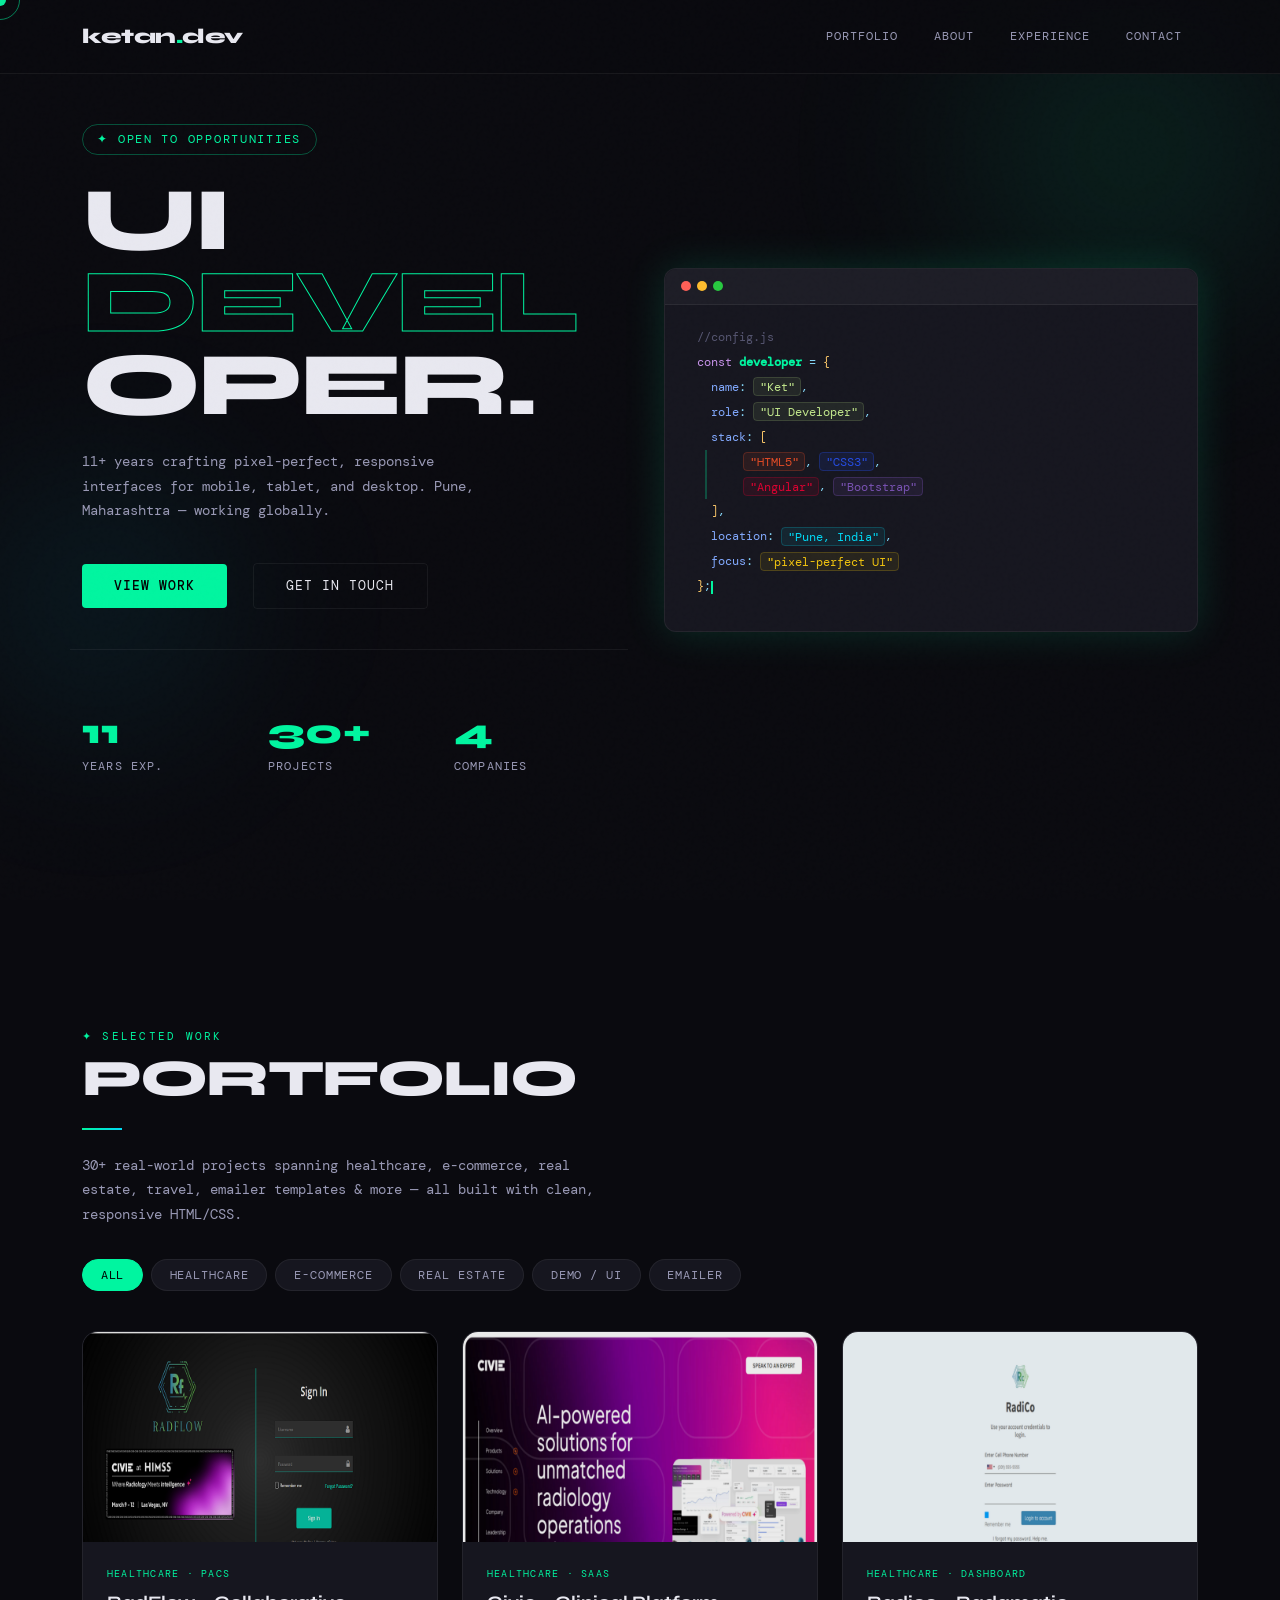
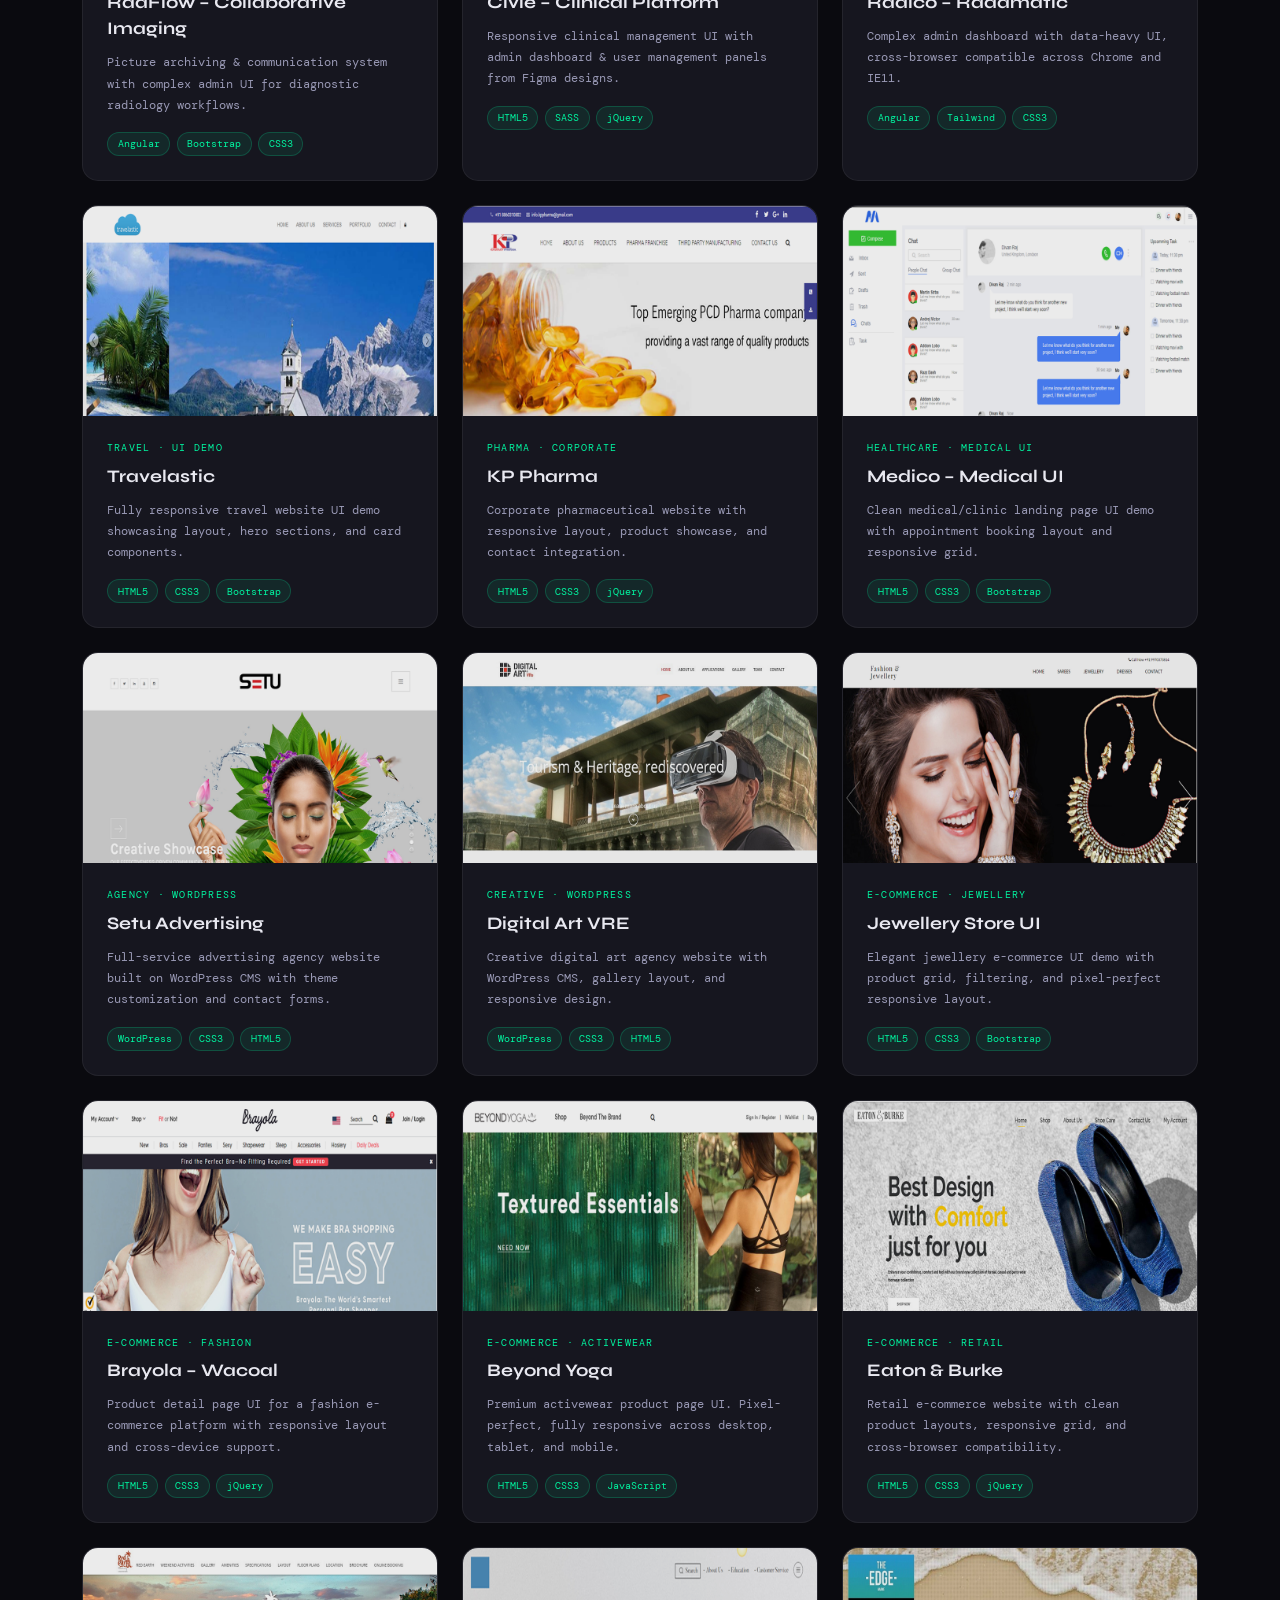
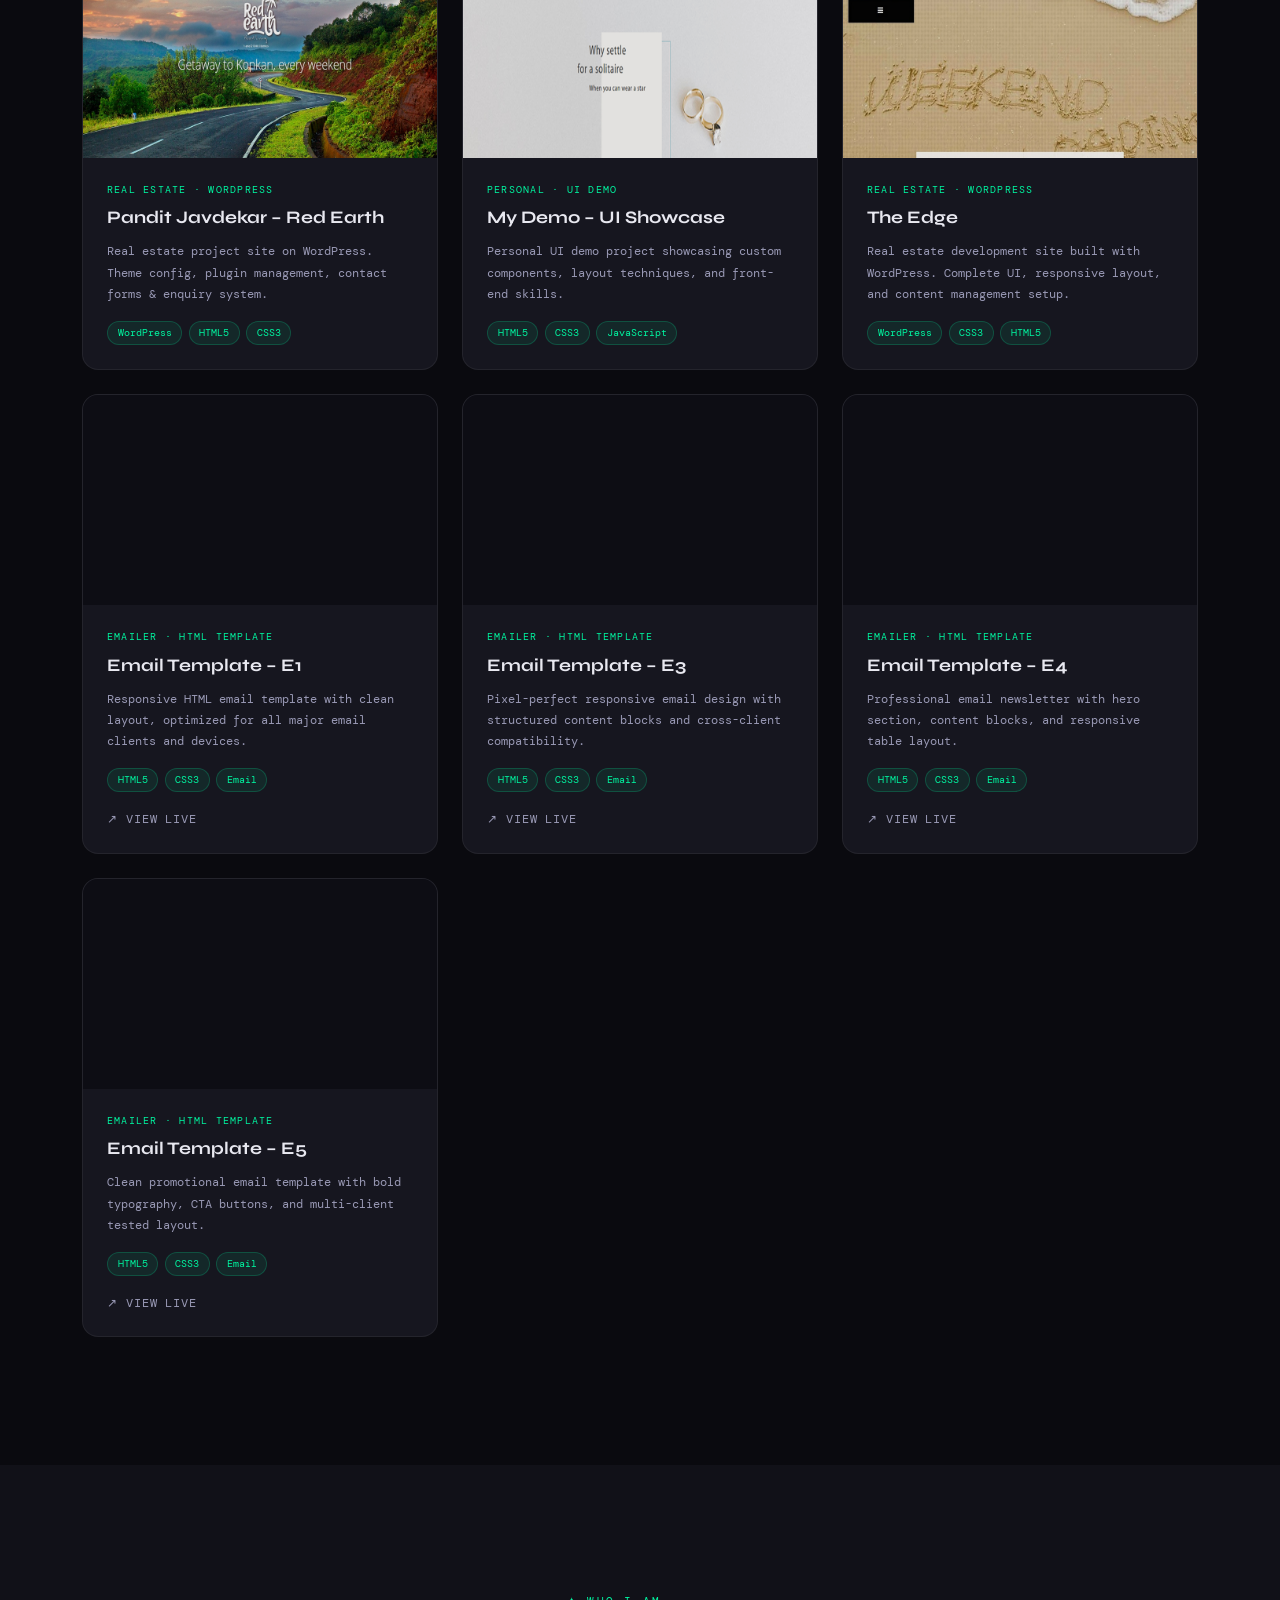
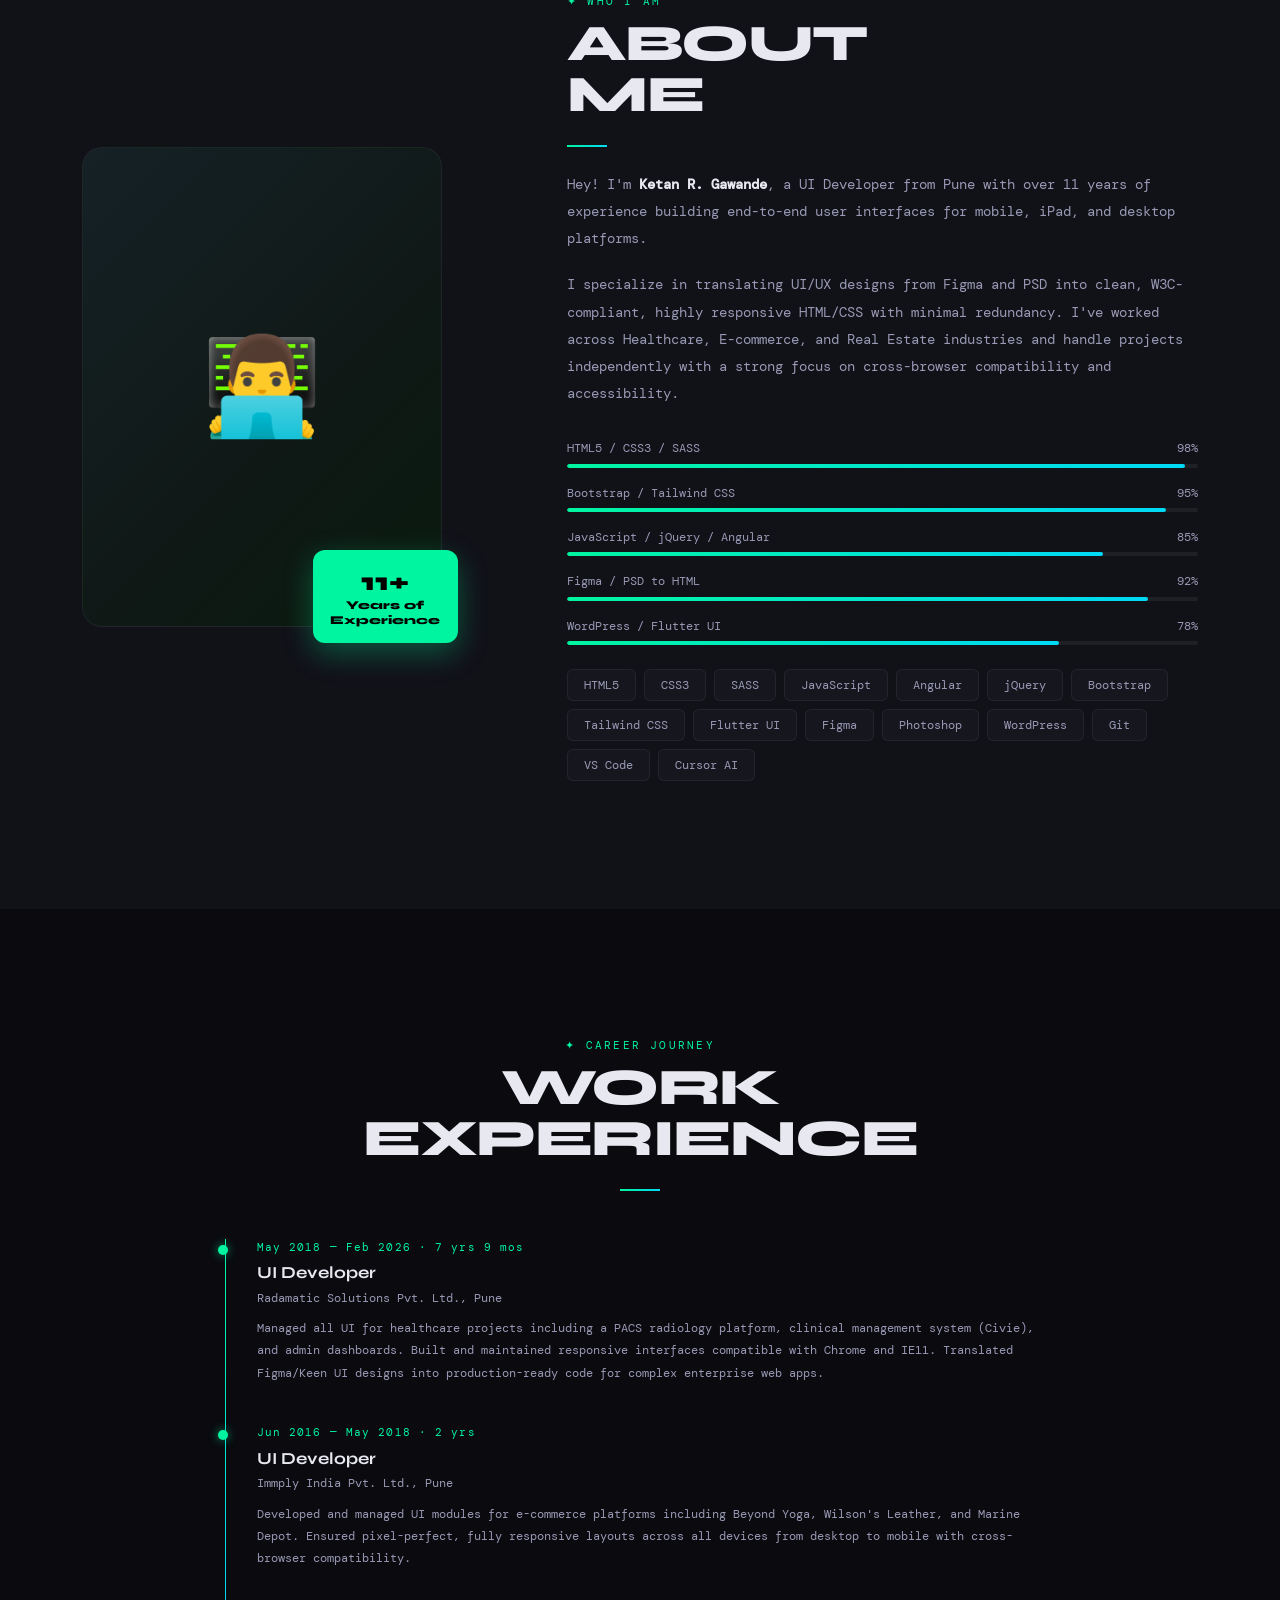
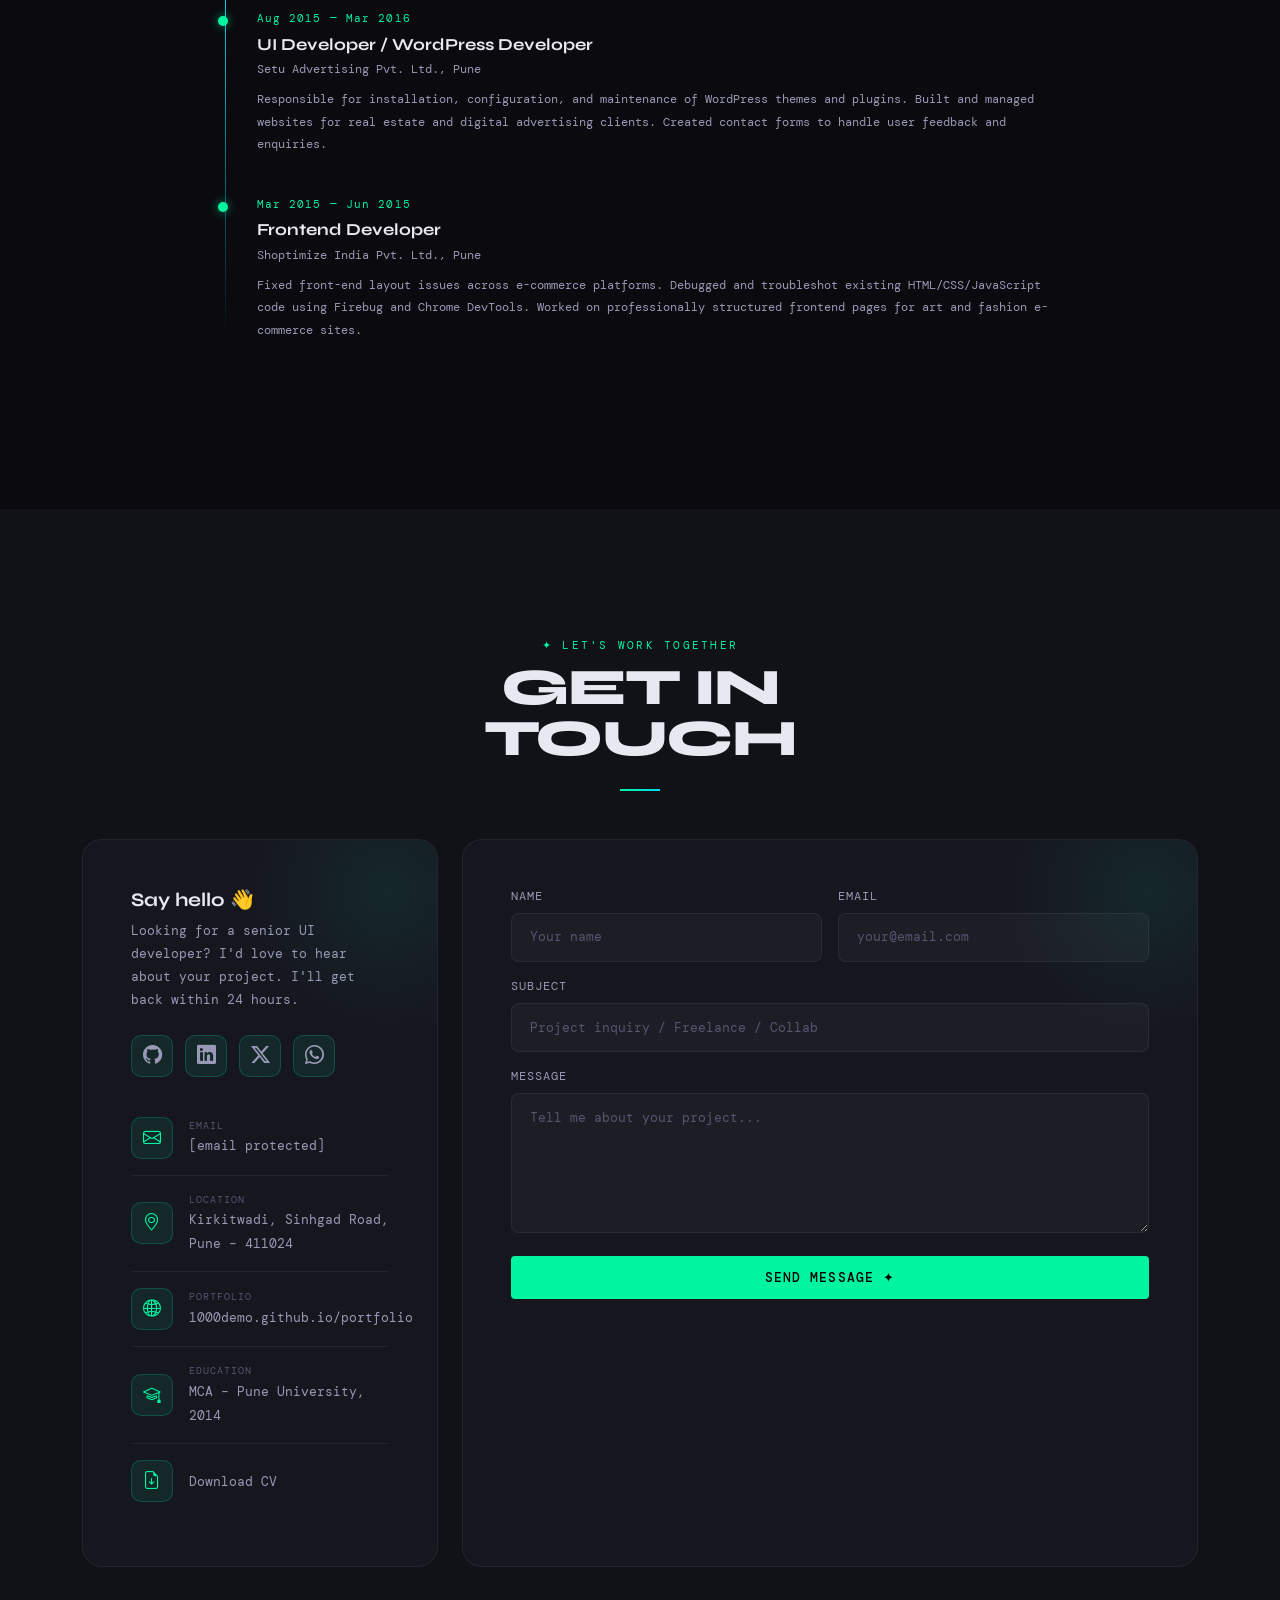
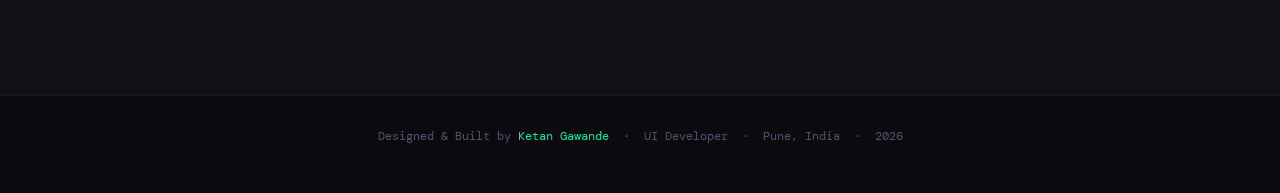
==== 2026/index.html @ 0257f952 "Add files via upload" ====
<!DOCTYPE html>
<html lang="en">
<head>
  <meta charset="UTF-8" />
  <meta name="viewport" content="width=device-width, initial-scale=1.0"/>
  <title>Ketan Gawande – UI Developer</title>
  <link href="https://cdnjs.cloudflare.com/ajax/libs/bootstrap/5.3.2/css/bootstrap.min.css" rel="stylesheet"/>
  <link href="https://cdn.jsdelivr.net/npm/bootstrap-icons@1.11.3/font/bootstrap-icons.min.css" rel="stylesheet"/>
  <link href="https://fonts.googleapis.com/css2?family=Syne:wght@400;700;800&family=DM+Mono:wght@300;400;500&display=swap" rel="stylesheet"/>
  <style>
    :root {
      --bg: #0a0a0f;
      --surface: #111118;
      --card: #16161f;
      --accent: #00f5a0;
      --accent2: #00d9f5;
      --muted: #555570;
      --text: #e8e8f0;
      --text-dim: #9999b5;
      --border: rgba(255,255,255,0.06);
      --glow: 0 0 40px rgba(0,245,160,0.15);
    }

    *, *::before, *::after { box-sizing: border-box; margin: 0; }
    html { scroll-behavior: smooth; }
    body {
      background: var(--bg);
      color: var(--text);
      font-family: 'DM Mono', monospace;
      overflow-x: hidden;
      cursor: none;
    }

    .cursor {
      width: 12px; height: 12px;
      background: var(--accent);
      border-radius: 50%;
      position: fixed;
      pointer-events: none;
      z-index: 9999;
      transform: translate(-50%, -50%);
      transition: transform 0.1s ease, width 0.3s ease, height 0.3s ease;
      mix-blend-mode: exclusion;
    }
    .cursor-ring {
      width: 40px; height: 40px;
      border: 1px solid var(--accent);
      border-radius: 50%;
      position: fixed;
      pointer-events: none;
      z-index: 9998;
      transform: translate(-50%, -50%);
      transition: all 0.15s ease;
      opacity: 0.5;
    }

    body::before {
      content: '';
      position: fixed; inset: 0;
      background-image: url("data:image/svg+xml,%3Csvg viewBox='0 0 256 256' xmlns='http://www.w3.org/2000/svg'%3E%3Cfilter id='noise'%3E%3CfeTurbulence type='fractalNoise' baseFrequency='0.9' numOctaves='4' stitchTiles='stitch'/%3E%3C/filter%3E%3Crect width='100%25' height='100%25' filter='url(%23noise)' opacity='0.04'/%3E%3C/svg%3E");
      pointer-events: none;
      z-index: 1000;
      opacity: 0.4;
    }

    .orb { position: fixed; border-radius: 50%; filter: blur(80px); pointer-events: none; z-index: 0; animation: orbFloat 8s ease-in-out infinite; }
    .orb-1 { width: 500px; height: 500px; background: radial-gradient(circle, rgba(0,245,160,0.12), transparent 70%); top: -100px; right: -100px; }
    .orb-2 { width: 400px; height: 400px; background: radial-gradient(circle, rgba(0,217,245,0.1), transparent 70%); bottom: 100px; left: -100px; animation-delay: -4s; }
    @keyframes orbFloat { 0%,100% { transform: translateY(0) scale(1); } 50% { transform: translateY(30px) scale(1.05); } }

    /* NAVBAR */
    .navbar {
      background: rgba(10,10,15,0.85);
      backdrop-filter: blur(20px);
      border-bottom: 1px solid var(--border);
      padding: 1rem 0;
      position: fixed; top: 0; width: 100%;
      z-index: 100;
    }
    .navbar-brand {
      font-family: 'Syne', sans-serif;
      font-weight: 800;
      font-size: 1.3rem;
      color: var(--text) !important;
      letter-spacing: -0.5px;
    }
    .navbar-brand span { color: var(--accent); }
    .nav-link {
      font-size: 0.78rem;
      color: var(--text-dim) !important;
      letter-spacing: 0.08em;
      text-transform: uppercase;
      padding: 0.4rem 1rem !important;
      transition: color 0.3s;
      position: relative;
    }
    .nav-link::after {
      content: ''; position: absolute; bottom: 0; left: 50%;
      width: 0; height: 1px; background: var(--accent);
      transform: translateX(-50%); transition: width 0.3s;
    }
    .nav-link:hover { color: var(--accent) !important; }
    .nav-link:hover::after { width: 60%; }

    /* HERO */
    #hero { min-height: 100vh; display: flex; align-items: center; position: relative; overflow: hidden; }
    .hero-tag {
      display: inline-block; font-size: 0.72rem; color: var(--accent);
      letter-spacing: 0.15em; text-transform: uppercase;
      border: 1px solid rgba(0,245,160,0.3); padding: 0.35rem 0.9rem;
      border-radius: 100px; margin-bottom: 1.5rem;
      animation: fadeUp 0.8s 0.2s both;
    }
    .hero-title {
      font-family: 'Syne', sans-serif; font-weight: 800;
      font-size: clamp(2.8rem, 7vw, 6rem);
      line-height: 0.92; letter-spacing: -3px;
      animation: fadeUp 0.8s 0.4s both;
    }
    .hero-title .line-accent { -webkit-text-stroke: 1px var(--accent); color: transparent; }
    .hero-sub {
      font-size: 0.85rem; color: var(--text-dim); line-height: 1.8;
      max-width: 400px; margin-top: 1.5rem;
      animation: fadeUp 0.8s 0.6s both;
    }
    .hero-cta { margin-top: 2.5rem; animation: fadeUp 0.8s 0.8s both; }
    .btn-glow {
      background: var(--accent); color: #000; border: none;
      padding: 0.75rem 2rem; font-family: 'DM Mono', monospace;
      font-size: 0.8rem; font-weight: 500; letter-spacing: 0.08em;
      text-transform: uppercase; border-radius: 4px;
      transition: all 0.3s; text-decoration: none; display: inline-block;
    }
    .btn-glow:hover { transform: translateY(-3px); box-shadow: 0 10px 40px rgba(0,245,160,0.4); color: #000; }
    .btn-outline-glow {
      background: transparent; color: var(--text); border: 1px solid var(--border);
      padding: 0.75rem 2rem; font-family: 'DM Mono', monospace;
      font-size: 0.8rem; letter-spacing: 0.08em; text-transform: uppercase;
      border-radius: 4px; transition: all 0.3s; text-decoration: none;
      display: inline-block; margin-left: 1rem;
    }
    .btn-outline-glow:hover { border-color: var(--accent); color: var(--accent); transform: translateY(-3px); }

    .hero-code {
      background: var(--card); border: 1px solid var(--border);
      border-radius: 12px; padding: 2rem; font-size: 0.78rem;
      color: var(--text-dim); line-height: 2;
      position: relative; animation: fadeUp 0.8s 1s both;
      box-shadow: var(--glow);
    }
    .hero-code::before {
      content: ''; position: absolute; top: 0; left: 0; right: 0;
      height: 36px; background: rgba(255,255,255,0.03);
      border-bottom: 1px solid var(--border); border-radius: 12px 12px 0 0;
    }
    .dots { position: absolute; top: 12px; left: 16px; display: flex; gap: 6px; }
    .dot { width: 10px; height: 10px; border-radius: 50%; }
    .dot-r { background: #ff5f57; } .dot-y { background: #febc2e; } .dot-g { background: #28c840; }
    .code-keyword { color: var(--accent2); }
    .code-fn { color: var(--accent); }
    .code-str { color: #f1c40f; }
    .code-comment { color: var(--muted); }
    .typing-cursor { display: inline-block; width: 2px; height: 1em; background: var(--accent); animation: blink 1s infinite; vertical-align: middle; }
    @keyframes blink { 0%,50% { opacity: 1; } 51%,100% { opacity: 0; } }

    /* ── Code block CSS variables & tokens ── */
    :root {
      --code-keyword:  #c792ea;
      --code-prop:     #82aaff;
      --code-str:      #c3e88d;
      --code-op:       #89ddff;
      --code-brace:    #ffcb6b;
      --code-var:      #00f5a0;
      --pill-html:     #e34c26;
      --pill-css:      #264de4;
      --pill-ng:       #dd0031;
      --pill-bs:       #7952b3;
      --pill-loc:      #00d9f5;
      --pill-focus:    #f1c40f;
    }

    .code-prop    { color: var(--code-prop); }
    .code-op      { color: var(--code-op); }
    .code-brace   { color: var(--code-brace); }
    .code-var     { color: var(--code-var); font-weight: 600; }
    .code-keyword { color: var(--code-keyword); }

    /* animated line entrance */
    .code-line {
      display: block;
      opacity: 0;
      transform: translateX(-8px);
      animation: codeLine 0.35s ease forwards;
      animation-delay: calc(0.08s * var(--i) + 1s);
      white-space: pre;
    }
    @keyframes codeLine {
      to { opacity: 1; transform: translateX(0); }
    }

    /* inline pill badges on string values */
    .code-str {
      color: var(--code-str);
      padding: 0.05em 0.45em;
      border-radius: 4px;
      background: rgba(195,232,141,0.08);
      border: 1px solid rgba(195,232,141,0.15);
      transition: background 0.3s, border-color 0.3s;
    }
    .code-str:hover { background: rgba(195,232,141,0.18); border-color: rgba(195,232,141,0.4); }

    /* tech-specific pill colours */
    .pill-html { color: var(--pill-html) !important; background: rgba(227,76,38,0.1) !important; border-color: rgba(227,76,38,0.25) !important; }
    .pill-html:hover { background: rgba(227,76,38,0.2) !important; }
    .pill-css  { color: var(--pill-css)  !important; background: rgba(38,77,228,0.12) !important; border-color: rgba(38,77,228,0.3) !important; }
    .pill-css:hover  { background: rgba(38,77,228,0.22)  !important; }
    .pill-ng   { color: var(--pill-ng)   !important; background: rgba(221,0,49,0.1)   !important; border-color: rgba(221,0,49,0.25)  !important; }
    .pill-ng:hover   { background: rgba(221,0,49,0.2)    !important; }
    .pill-bs   { color: var(--pill-bs)   !important; background: rgba(121,82,179,0.12) !important; border-color: rgba(121,82,179,0.3) !important; }
    .pill-bs:hover   { background: rgba(121,82,179,0.22) !important; }
    .loc-str   { color: var(--pill-loc)  !important; background: rgba(0,217,245,0.08) !important; border-color: rgba(0,217,245,0.2)  !important; }
    .loc-str:hover   { background: rgba(0,217,245,0.18)  !important; }
    .focus-str { color: var(--pill-focus)!important; background: rgba(241,196,15,0.08)!important; border-color: rgba(241,196,15,0.2) !important; }
    .focus-str:hover { background: rgba(241,196,15,0.18) !important; }

    /* subtle left-border on stack lines */
    .code-stack-line { border-left: 2px solid rgba(0,245,160,0.25); margin-left: 0.5rem; padding-left: 0.5rem; }

    .stats-row { border-top: 1px solid var(--border); margin-top: 2.5rem; padding-top: 2rem; animation: fadeUp 0.8s 1s both; }
    .stat-num { font-family: 'Syne', sans-serif; font-weight: 800; font-size: 2.2rem; color: var(--accent); }
    .stat-label { font-size: 0.72rem; color: var(--text-dim); letter-spacing: 0.1em; text-transform: uppercase; }

    /* SECTIONS */
    section { position: relative; z-index: 1; }
    .section-label { font-size: 0.7rem; color: var(--accent); letter-spacing: 0.2em; text-transform: uppercase; margin-bottom: 0.5rem; }
    .section-title { font-family: 'Syne', sans-serif; font-weight: 800; font-size: clamp(2rem, 4vw, 3.2rem); letter-spacing: -1.5px; line-height: 1; }
    .divider-line { width: 40px; height: 2px; background: linear-gradient(90deg, var(--accent), var(--accent2)); margin: 1.5rem 0; }

    /* PORTFOLIO */
    #portfolio { padding: 8rem 0; background: var(--bg); }
    .project-card {
      background: var(--card); border: 1px solid var(--border);
      border-radius: 16px; overflow: hidden;
      transition: all 0.4s cubic-bezier(0.23, 1, 0.32, 1);
      position: relative; opacity: 0; transform: translateY(30px);
    }
    .project-card.visible { opacity: 1; transform: translateY(0); }
    .project-card:hover { border-color: rgba(0,245,160,0.3); transform: translateY(-8px) !important; box-shadow: 0 30px 60px rgba(0,0,0,0.5), var(--glow); }
    .project-img { height: 210px; position: relative; overflow: hidden; background: #0d0d14; }
    .proj-screenshot { width: 100%; height: 100%; object-fit: cover; object-position: top; transition: transform 0.6s cubic-bezier(0.23,1,0.32,1), filter 0.4s; filter: brightness(0.92); display: block; }
    .project-card:hover .proj-screenshot { transform: scale(1.06); filter: brightness(0.55); }
    .project-overlay { position: absolute; inset: 0; background: linear-gradient(to top, rgba(0,0,0,0.75) 0%, transparent 60%); opacity: 0; transition: opacity 0.4s; }
    .project-card:hover .project-overlay { opacity: 1; }
    .proj-visit-btn {
      position: absolute; top: 50%; left: 50%; transform: translate(-50%,-50%) scale(0.8);
      background: var(--accent); color: #000;
      font-family: "DM Mono", monospace; font-size: 0.75rem; font-weight: 600;
      letter-spacing: 0.08em; text-transform: uppercase;
      padding: 0.55rem 1.4rem; border-radius: 4px; text-decoration: none;
      opacity: 0; transition: all 0.35s cubic-bezier(0.23,1,0.32,1);
      white-space: nowrap; z-index: 2;
      box-shadow: 0 6px 24px rgba(0,245,160,0.35);
    }
    .project-card:hover .proj-visit-btn { opacity: 1; transform: translate(-50%,-50%) scale(1); }
    /* Filter tabs */
    .filter-tabs { display: flex; flex-wrap: wrap; gap: 0.5rem; }
    .filter-btn {
      background: var(--card); border: 1px solid var(--border);
      color: var(--text-dim); font-family: "DM Mono", monospace;
      font-size: 0.72rem; letter-spacing: 0.08em; text-transform: uppercase;
      padding: 0.4rem 1.1rem; border-radius: 100px; cursor: pointer; transition: all 0.3s;
    }
    .filter-btn:hover, .filter-btn.active { background: var(--accent); border-color: var(--accent); color: #000; }
    .project-item.hidden { opacity: 0 !important; transform: scale(0.95) !important; pointer-events: none; display: none; }
    .project-body { padding: 1.5rem; }
    .project-tag { font-size: 0.65rem; color: var(--accent); letter-spacing: 0.12em; text-transform: uppercase; margin-bottom: 0.5rem; }
    .project-name { font-family: 'Syne', sans-serif; font-weight: 700; font-size: 1.1rem; margin-bottom: 0.6rem; color: var(--text); }
    .project-desc { font-size: 0.78rem; color: var(--text-dim); line-height: 1.7; }
    .project-tech { display: flex; flex-wrap: wrap; gap: 0.4rem; margin-top: 1rem; }
    .tech-pill { font-size: 0.65rem; padding: 0.2rem 0.6rem; background: rgba(0,245,160,0.08); color: var(--accent); border-radius: 100px; border: 1px solid rgba(0,245,160,0.2); }
    .project-links { margin-top: 1.2rem; display: flex; gap: 0.8rem; }
    .proj-link { font-size: 0.72rem; color: var(--text-dim); text-decoration: none; letter-spacing: 0.08em; text-transform: uppercase; transition: color 0.3s; }
    .proj-link:hover { color: var(--accent); }

    /* ABOUT */
    #about { padding: 8rem 0; background: var(--surface); }
    .about-img {
      width: 100%; max-width: 360px; aspect-ratio: 3/4;
      background: linear-gradient(135deg, var(--card) 0%, #0a1a0f 100%);
      border-radius: 20px; border: 1px solid var(--border);
      display: flex; align-items: center; justify-content: center;
      font-size: 6rem; position: relative; overflow: hidden;
    }
    .about-img::after { content: ''; position: absolute; inset: 0; background: linear-gradient(135deg, rgba(0,245,160,0.05), transparent 60%); }
    .about-img-badge {
      position: absolute; bottom: -16px; right: -16px;
      background: var(--accent); color: #000;
      font-family: 'Syne', sans-serif; font-weight: 800;
      font-size: 0.75rem; padding: 0.9rem 1.1rem; border-radius: 12px;
      text-align: center; line-height: 1.3;
      box-shadow: 0 10px 30px rgba(0,245,160,0.3);
    }
    .about-img-badge span { display: block; font-size: 1.6rem; }
    .skill-bar-wrap { margin-top: 1.5rem; }
    .skill-label { display: flex; justify-content: space-between; font-size: 0.75rem; color: var(--text-dim); margin-bottom: 0.4rem; }
    .skill-bar { height: 4px; background: rgba(255,255,255,0.06); border-radius: 100px; overflow: hidden; }
    .skill-fill { height: 100%; background: linear-gradient(90deg, var(--accent), var(--accent2)); border-radius: 100px; width: 0; transition: width 1.5s cubic-bezier(0.25, 1, 0.5, 1); }
    .about-tools { display: flex; flex-wrap: wrap; gap: 0.5rem; margin-top: 1.5rem; }
    .tool-chip { background: var(--card); border: 1px solid var(--border); padding: 0.4rem 1rem; border-radius: 6px; font-size: 0.72rem; color: var(--text-dim); transition: all 0.3s; }
    .tool-chip:hover { border-color: var(--accent); color: var(--accent); transform: translateY(-2px); }

    /* EXPERIENCE TIMELINE */
    #experience { padding: 8rem 0; background: var(--bg); }
    .timeline { position: relative; padding-left: 2rem; }
    .timeline::before { content: ''; position: absolute; left: 0; top: 0; bottom: 0; width: 1px; background: linear-gradient(to bottom, var(--accent), var(--accent2), transparent); }
    .timeline-item { position: relative; margin-bottom: 2.5rem; }
    .timeline-item::before {
      content: ''; position: absolute;
      left: -2.4rem; top: 6px;
      width: 10px; height: 10px; border-radius: 50%;
      background: var(--accent);
      box-shadow: 0 0 10px rgba(0,245,160,0.6);
    }
    .timeline-date { font-size: 0.7rem; color: var(--accent); letter-spacing: 0.1em; margin-bottom: 0.3rem; }
    .timeline-role { font-family: 'Syne', sans-serif; font-weight: 700; font-size: 1.05rem; margin-bottom: 0.2rem; }
    .timeline-org { font-size: 0.78rem; color: var(--text-dim); margin-bottom: 0.6rem; }
    .timeline-desc { font-size: 0.78rem; color: var(--text-dim); line-height: 1.8; }

    /* CONTACT */
    #contact { padding: 8rem 0; background: var(--surface); }
    .contact-card { background: var(--card); border: 1px solid var(--border); border-radius: 20px; padding: 3rem; position: relative; overflow: hidden; }
    .contact-card::before { content: ''; position: absolute; top: -100px; right: -100px; width: 300px; height: 300px; background: radial-gradient(circle, rgba(0,245,160,0.08), transparent 70%); pointer-events: none; }
    .form-ctrl {
      background: rgba(255,255,255,0.03); border: 1px solid var(--border);
      color: var(--text); border-radius: 8px; padding: 0.85rem 1.1rem;
      font-family: 'DM Mono', monospace; font-size: 0.82rem; width: 100%;
      transition: all 0.3s;
    }
    .form-ctrl:focus { outline: none; border-color: var(--accent); background: rgba(0,245,160,0.04); box-shadow: 0 0 0 3px rgba(0,245,160,0.1); }
    .form-ctrl::placeholder { color: var(--muted); }
    textarea.form-ctrl { resize: vertical; min-height: 140px; }
    .form-label { font-size: 0.72rem; color: var(--text-dim); letter-spacing: 0.08em; text-transform: uppercase; margin-bottom: 0.5rem; display: block; }
    .contact-info-item { display: flex; align-items: center; gap: 1rem; padding: 1rem 0; border-bottom: 1px solid var(--border); }
    .contact-info-item:last-child { border-bottom: none; }
    .contact-icon { width: 42px; height: 42px; background: rgba(0,245,160,0.08); border: 1px solid rgba(0,245,160,0.2); border-radius: 10px; display: flex; align-items: center; justify-content: center; font-size: 1.1rem; flex-shrink: 0; }
    .contact-info-text a { color: var(--text-dim); text-decoration: none; font-size: 0.82rem; transition: color 0.3s; }
    .contact-info-text a:hover { color: var(--accent); }
    .contact-info-title { font-size: 0.65rem; color: var(--muted); letter-spacing: 0.1em; text-transform: uppercase; }

    footer { border-top: 1px solid var(--border); padding: 2rem 0; text-align: center; font-size: 0.72rem; color: var(--muted); }
    footer span { color: var(--accent); }

    @keyframes fadeUp { from { opacity: 0; transform: translateY(24px); } to { opacity: 1; transform: translateY(0); } }
    .reveal { opacity: 0; transform: translateY(30px); transition: all 0.7s cubic-bezier(0.23, 1, 0.32, 1); }
    .reveal.visible { opacity: 1; transform: translateY(0); }
    .reveal-delay-1 { transition-delay: 0.1s; } .reveal-delay-2 { transition-delay: 0.2s; } .reveal-delay-3 { transition-delay: 0.3s; }

    ::-webkit-scrollbar { width: 4px; }
    ::-webkit-scrollbar-track { background: var(--bg); }
    ::-webkit-scrollbar-thumb { background: var(--muted); border-radius: 2px; }
  </style>
</head>
<body>

<div class="cursor" id="cursor"></div>
<div class="cursor-ring" id="cursorRing"></div>
<div class="orb orb-1"></div>
<div class="orb orb-2"></div>

<!-- NAVBAR -->
<nav class="navbar navbar-expand-lg">
  <div class="container">
    <a class="navbar-brand" href="#">ketan<span>.</span>dev</a>
    <button class="navbar-toggler border-0" type="button" data-bs-toggle="collapse" data-bs-target="#navMenu">
      <span style="color:var(--accent); font-size:1.4rem;">☰</span>
    </button>
    <div class="collapse navbar-collapse justify-content-end" id="navMenu">
      <ul class="navbar-nav gap-1">
        <li class="nav-item"><a class="nav-link" href="#portfolio">Portfolio</a></li>
        <li class="nav-item"><a class="nav-link" href="#about">About</a></li>
        <li class="nav-item"><a class="nav-link" href="#experience">Experience</a></li>
        <li class="nav-item"><a class="nav-link" href="#contact">Contact</a></li>
      </ul>
    </div>
  </div>
</nav>

<!-- HERO -->
<section id="hero">
  <div class="container py-5">
    <div class="row align-items-center g-5">
      <div class="col-lg-6">
        <div class="hero-tag">✦ Open to opportunities</div>
        <h1 class="hero-title">
          UI<br>
          <span class="line-accent">DEVEL</span><br>
          OPER.
        </h1>
        <p class="hero-sub">
          11+ years crafting pixel-perfect, responsive interfaces for mobile, tablet, and desktop. 
          Pune, Maharashtra — working globally.
        </p>
        <div class="hero-cta">
          <a href="#portfolio" class="btn-glow">View Work</a>
          <a href="#contact" class="btn-outline-glow">Get in Touch</a>
        </div>
        <div class="stats-row row g-4">
          <div class="col-4">
            <div class="stat-num counter" data-target="11">0</div>
            <div class="stat-label">Years Exp.</div>
          </div>
          <div class="col-4">
            <div class="stat-num"><span class="counter" data-target="30">0</span>+</div>
            <div class="stat-label">Projects</div>
          </div>
          <div class="col-4">
            <div class="stat-num counter" data-target="4">0</div>
            <div class="stat-label">Companies</div>
          </div>
        </div>
      </div>
      <div class="col-lg-6">
        <div class="hero-code">
          <div class="dots">
            <div class="dot dot-r"></div>
            <div class="dot dot-y"></div>
            <div class="dot dot-g"></div>
          </div>
          <div class="code-body" style="margin-top: 1.5rem">
            <div class="code-line" style="--i:0"><span class="code-comment">//config.js</span></div>
            <div class="code-line" style="--i:1"><span class="code-keyword">const</span> <span class="code-var">developer</span> <span class="code-op">=</span> <span class="code-brace">{</span></div>
            <div class="code-line" style="--i:2">&nbsp;&nbsp;<span class="code-prop">name</span><span class="code-op">:</span> <span class="code-str">"Ket"</span><span class="code-op">,</span></div>
            <div class="code-line" style="--i:3">&nbsp;&nbsp;<span class="code-prop">role</span><span class="code-op">:</span> <span class="code-str">"UI Developer"</span><span class="code-op">,</span></div>
            <div class="code-line" style="--i:4">&nbsp;&nbsp;<span class="code-prop">stack</span><span class="code-op">:</span> <span class="code-brace">[</span></div>
            <div class="code-line code-stack-line" style="--i:5">&nbsp;&nbsp;&nbsp;&nbsp;<span class="code-str pill-html">"HTML5"</span><span class="code-op">,</span> <span class="code-str pill-css">"CSS3"</span><span class="code-op">,</span></div>
            <div class="code-line code-stack-line" style="--i:6">&nbsp;&nbsp;&nbsp;&nbsp;<span class="code-str pill-ng">"Angular"</span><span class="code-op">,</span> <span class="code-str pill-bs">"Bootstrap"</span></div>
            <div class="code-line" style="--i:7">&nbsp;&nbsp;<span class="code-brace">]</span><span class="code-op">,</span></div>
            <div class="code-line" style="--i:8">&nbsp;&nbsp;<span class="code-prop">location</span><span class="code-op">:</span> <span class="code-str loc-str">"Pune, India"</span><span class="code-op">,</span></div>
            <div class="code-line" style="--i:9">&nbsp;&nbsp;<span class="code-prop">focus</span><span class="code-op">:</span> <span class="code-str focus-str">"pixel-perfect UI"</span></div>
            <div class="code-line" style="--i:10"><span class="code-brace">}</span><span class="code-op">;</span><span class="typing-cursor"></span></div>
          </div>
        </div>
      </div>
    </div>
  </div>
</section>

<!-- PORTFOLIO -->
<section id="portfolio">
  <div class="container">
    <div class="reveal">
      <p class="section-label">✦ Selected Work</p>
      <h2 class="section-title">PORTFOLIO</h2>
      <div class="divider-line"></div>
      <p style="font-size:0.85rem; color: var(--text-dim); max-width:520px; line-height:1.8; margin-bottom: 2rem;">
        30+ real-world projects spanning healthcare, e-commerce, real estate, travel, emailer templates &amp; more — all built with clean, responsive HTML/CSS.
      </p>

      <!-- Filter tabs -->
      <div class="filter-tabs reveal" style="margin-bottom:2.5rem;">
        <button class="filter-btn active" data-filter="all">All</button>
        <button class="filter-btn" data-filter="healthcare">Healthcare</button>
        <button class="filter-btn" data-filter="ecommerce">E-Commerce</button>
        <button class="filter-btn" data-filter="realestate">Real Estate</button>
        <button class="filter-btn" data-filter="demo">Demo / UI</button>
        <button class="filter-btn" data-filter="emailer">Emailer</button>
      </div>
    </div>

    <div class="row g-4" id="projectGrid">

      <!-- 1. RadFlow -->
      <div class="col-md-6 col-lg-4 project-item" data-cat="healthcare">
        <div class="project-card h-100">
          <div class="project-img">
            <img src="https://1000demo.github.io/portfolio/img/portfolio/rf.png" alt="RadFlow" class="proj-screenshot">
            <div class="project-overlay"></div>
            <a href="https://radflow.collaborativeimaging.com/#/home" target="_blank" class="proj-visit-btn">↗ Visit</a>
          </div>
          <div class="project-body">
            <div class="project-tag">Healthcare · PACS</div>
            <div class="project-name">RadFlow – Collaborative Imaging</div>
            <div class="project-desc">Picture archiving &amp; communication system with complex admin UI for diagnostic radiology workflows.</div>
            <div class="project-tech">
              <span class="tech-pill">Angular</span><span class="tech-pill">Bootstrap</span><span class="tech-pill">CSS3</span>
            </div>
          </div>
        </div>
      </div>

      <!-- 2. Civie -->
      <div class="col-md-6 col-lg-4 project-item" data-cat="healthcare">
        <div class="project-card h-100">
          <div class="project-img">
            <img src="https://1000demo.github.io/portfolio/img/portfolio/16.png" alt="Civie" class="proj-screenshot">
            <div class="project-overlay"></div>
            <a href="https://civie.com/" target="_blank" class="proj-visit-btn">↗ Visit</a>
          </div>
          <div class="project-body">
            <div class="project-tag">Healthcare · SaaS</div>
            <div class="project-name">Civie – Clinical Platform</div>
            <div class="project-desc">Responsive clinical management UI with admin dashboard &amp; user management panels from Figma designs.</div>
            <div class="project-tech">
              <span class="tech-pill">HTML5</span><span class="tech-pill">SASS</span><span class="tech-pill">jQuery</span>
            </div>
          </div>
        </div>
      </div>

      <!-- 3. Radico -->
      <div class="col-md-6 col-lg-4 project-item" data-cat="healthcare">
        <div class="project-card h-100">
          <div class="project-img">
            <img src="https://1000demo.github.io/portfolio/img/portfolio/17.png" alt="Radico" class="proj-screenshot">
            <div class="project-overlay"></div>
            <a href="https://radico.radamatic.com/" target="_blank" class="proj-visit-btn">↗ Visit</a>
          </div>
          <div class="project-body">
            <div class="project-tag">Healthcare · Dashboard</div>
            <div class="project-name">Radico – Radamatic</div>
            <div class="project-desc">Complex admin dashboard with data-heavy UI, cross-browser compatible across Chrome and IE11.</div>
            <div class="project-tech">
              <span class="tech-pill">Angular</span><span class="tech-pill">Tailwind</span><span class="tech-pill">CSS3</span>
            </div>
          </div>
        </div>
      </div>

      <!-- 4. Travelastic -->
      <div class="col-md-6 col-lg-4 project-item" data-cat="demo">
        <div class="project-card h-100">
          <div class="project-img">
            <img src="https://1000demo.github.io/portfolio/img/portfolio/04.png" alt="Travelastic" class="proj-screenshot">
            <div class="project-overlay"></div>
            <a href="https://1000demo.github.io/portfolio/sites/travelastic/index.html" target="_blank" class="proj-visit-btn">↗ Visit</a>
          </div>
          <div class="project-body">
            <div class="project-tag">Travel · UI Demo</div>
            <div class="project-name">Travelastic</div>
            <div class="project-desc">Fully responsive travel website UI demo showcasing layout, hero sections, and card components.</div>
            <div class="project-tech">
              <span class="tech-pill">HTML5</span><span class="tech-pill">CSS3</span><span class="tech-pill">Bootstrap</span>
            </div>
          </div>
        </div>
      </div>

      <!-- 5. KP Pharma -->
      <div class="col-md-6 col-lg-4 project-item" data-cat="healthcare">
        <div class="project-card h-100">
          <div class="project-img">
            <img src="https://1000demo.github.io/portfolio/img/portfolio/11.png" alt="KP Pharma" class="proj-screenshot">
            <div class="project-overlay"></div>
            <a href="http://kppharma.in/" target="_blank" class="proj-visit-btn">↗ Visit</a>
          </div>
          <div class="project-body">
            <div class="project-tag">Pharma · Corporate</div>
            <div class="project-name">KP Pharma</div>
            <div class="project-desc">Corporate pharmaceutical website with responsive layout, product showcase, and contact integration.</div>
            <div class="project-tech">
              <span class="tech-pill">HTML5</span><span class="tech-pill">CSS3</span><span class="tech-pill">jQuery</span>
            </div>
          </div>
        </div>
      </div>

      <!-- 6. Medico -->
      <div class="col-md-6 col-lg-4 project-item" data-cat="healthcare">
        <div class="project-card h-100">
          <div class="project-img">
            <img src="https://1000demo.github.io/portfolio/img/portfolio/14.png" alt="Medico" class="proj-screenshot">
            <div class="project-overlay"></div>
            <a href="https://1000demo.github.io/portfolio/sites/medico/index.html" target="_blank" class="proj-visit-btn">↗ Visit</a>
          </div>
          <div class="project-body">
            <div class="project-tag">Healthcare · Medical UI</div>
            <div class="project-name">Medico – Medical UI</div>
            <div class="project-desc">Clean medical/clinic landing page UI demo with appointment booking layout and responsive grid.</div>
            <div class="project-tech">
              <span class="tech-pill">HTML5</span><span class="tech-pill">CSS3</span><span class="tech-pill">Bootstrap</span>
            </div>
          </div>
        </div>
      </div>

      <!-- 7. Setu Advertising -->
      <div class="col-md-6 col-lg-4 project-item" data-cat="demo">
        <div class="project-card h-100">
          <div class="project-img">
            <img src="https://1000demo.github.io/portfolio/img/portfolio/05.png" alt="Setu Advertising" class="proj-screenshot">
            <div class="project-overlay"></div>
            <a href="http://www.setuadvertising.com/" target="_blank" class="proj-visit-btn">↗ Visit</a>
          </div>
          <div class="project-body">
            <div class="project-tag">Agency · WordPress</div>
            <div class="project-name">Setu Advertising</div>
            <div class="project-desc">Full-service advertising agency website built on WordPress CMS with theme customization and contact forms.</div>
            <div class="project-tech">
              <span class="tech-pill">WordPress</span><span class="tech-pill">CSS3</span><span class="tech-pill">HTML5</span>
            </div>
          </div>
        </div>
      </div>

      <!-- 8. Digital Art VRE -->
      <div class="col-md-6 col-lg-4 project-item" data-cat="demo">
        <div class="project-card h-100">
          <div class="project-img">
            <img src="https://1000demo.github.io/portfolio/img/portfolio/01.png" alt="Digital Art VRE" class="proj-screenshot">
            <div class="project-overlay"></div>
            <a href="http://digitalartvre.com/" target="_blank" class="proj-visit-btn">↗ Visit</a>
          </div>
          <div class="project-body">
            <div class="project-tag">Creative · WordPress</div>
            <div class="project-name">Digital Art VRE</div>
            <div class="project-desc">Creative digital art agency website with WordPress CMS, gallery layout, and responsive design.</div>
            <div class="project-tech">
              <span class="tech-pill">WordPress</span><span class="tech-pill">CSS3</span><span class="tech-pill">HTML5</span>
            </div>
          </div>
        </div>
      </div>

      <!-- 9. Jewellery -->
      <div class="col-md-6 col-lg-4 project-item" data-cat="ecommerce">
        <div class="project-card h-100">
          <div class="project-img">
            <img src="https://1000demo.github.io/portfolio/img/portfolio/09.png" alt="Jewellery" class="proj-screenshot">
            <div class="project-overlay"></div>
            <a href="https://1000demo.github.io/portfolio/sites/jewellery/index.html" target="_blank" class="proj-visit-btn">↗ Visit</a>
          </div>
          <div class="project-body">
            <div class="project-tag">E-Commerce · Jewellery</div>
            <div class="project-name">Jewellery Store UI</div>
            <div class="project-desc">Elegant jewellery e-commerce UI demo with product grid, filtering, and pixel-perfect responsive layout.</div>
            <div class="project-tech">
              <span class="tech-pill">HTML5</span><span class="tech-pill">CSS3</span><span class="tech-pill">Bootstrap</span>
            </div>
          </div>
        </div>
      </div>

      <!-- 10. Brayola -->
      <div class="col-md-6 col-lg-4 project-item" data-cat="ecommerce">
        <div class="project-card h-100">
          <div class="project-img">
            <img src="https://1000demo.github.io/portfolio/img/portfolio/13.png" alt="Brayola" class="proj-screenshot">
            <div class="project-overlay"></div>
            <a href="https://shop.brayola.com/collections/bras/products/wacoal-ultimate-side-smoother-contour-bra-853281" target="_blank" class="proj-visit-btn">↗ Visit</a>
          </div>
          <div class="project-body">
            <div class="project-tag">E-Commerce · Fashion</div>
            <div class="project-name">Brayola – Wacoal</div>
            <div class="project-desc">Product detail page UI for a fashion e-commerce platform with responsive layout and cross-device support.</div>
            <div class="project-tech">
              <span class="tech-pill">HTML5</span><span class="tech-pill">CSS3</span><span class="tech-pill">jQuery</span>
            </div>
          </div>
        </div>
      </div>

      <!-- 11. Beyond Yoga -->
      <div class="col-md-6 col-lg-4 project-item" data-cat="ecommerce">
        <div class="project-card h-100">
          <div class="project-img">
            <img src="https://1000demo.github.io/portfolio/img/portfolio/06.png" alt="Beyond Yoga" class="proj-screenshot">
            <div class="project-overlay"></div>
            <a href="http://www.beyondyoga.com/tops/tees/roll-the-slice-tee.html?color=black" target="_blank" class="proj-visit-btn">↗ Visit</a>
          </div>
          <div class="project-body">
            <div class="project-tag">E-Commerce · Activewear</div>
            <div class="project-name">Beyond Yoga</div>
            <div class="project-desc">Premium activewear product page UI. Pixel-perfect, fully responsive across desktop, tablet, and mobile.</div>
            <div class="project-tech">
              <span class="tech-pill">HTML5</span><span class="tech-pill">CSS3</span><span class="tech-pill">JavaScript</span>
            </div>
          </div>
        </div>
      </div>

      <!-- 12. Eaton & Burke -->
      <div class="col-md-6 col-lg-4 project-item" data-cat="ecommerce">
        <div class="project-card h-100">
          <div class="project-img">
            <img src="https://1000demo.github.io/portfolio/img/portfolio/10.png" alt="Eaton Burke" class="proj-screenshot">
            <div class="project-overlay"></div>
            <a href="http://eatonandburke.in/" target="_blank" class="proj-visit-btn">↗ Visit</a>
          </div>
          <div class="project-body">
            <div class="project-tag">E-Commerce · Retail</div>
            <div class="project-name">Eaton &amp; Burke</div>
            <div class="project-desc">Retail e-commerce website with clean product layouts, responsive grid, and cross-browser compatibility.</div>
            <div class="project-tech">
              <span class="tech-pill">HTML5</span><span class="tech-pill">CSS3</span><span class="tech-pill">jQuery</span>
            </div>
          </div>
        </div>
      </div>

      <!-- 13. Pandit Javdekar -->
      <div class="col-md-6 col-lg-4 project-item" data-cat="realestate">
        <div class="project-card h-100">
          <div class="project-img">
            <img src="https://1000demo.github.io/portfolio/img/portfolio/03.png" alt="Pandit Javdekar" class="proj-screenshot">
            <div class="project-overlay"></div>
            <a href="http://www.panditjavdekar.com/red-earth/" target="_blank" class="proj-visit-btn">↗ Visit</a>
          </div>
          <div class="project-body">
            <div class="project-tag">Real Estate · WordPress</div>
            <div class="project-name">Pandit Javdekar – Red Earth</div>
            <div class="project-desc">Real estate project site on WordPress. Theme config, plugin management, contact forms &amp; enquiry system.</div>
            <div class="project-tech">
              <span class="tech-pill">WordPress</span><span class="tech-pill">HTML5</span><span class="tech-pill">CSS3</span>
            </div>
          </div>
        </div>
      </div>

      <!-- 14. My Demo -->
      <div class="col-md-6 col-lg-4 project-item" data-cat="demo">
        <div class="project-card h-100">
          <div class="project-img">
            <img src="https://1000demo.github.io/portfolio/img/portfolio/15.png" alt="My Demo" class="proj-screenshot">
            <div class="project-overlay"></div>
            <a href="http://kg23.ga/mydemo/1" target="_blank" class="proj-visit-btn">↗ Visit</a>
          </div>
          <div class="project-body">
            <div class="project-tag">Personal · UI Demo</div>
            <div class="project-name">My Demo – UI Showcase</div>
            <div class="project-desc">Personal UI demo project showcasing custom components, layout techniques, and front-end skills.</div>
            <div class="project-tech">
              <span class="tech-pill">HTML5</span><span class="tech-pill">CSS3</span><span class="tech-pill">JavaScript</span>
            </div>
          </div>
        </div>
      </div>

      <!-- 15. The Edge -->
      <div class="col-md-6 col-lg-4 project-item" data-cat="realestate">
        <div class="project-card h-100">
          <div class="project-img">
            <img src="https://1000demo.github.io/portfolio/img/portfolio/02.png" alt="The Edge" class="proj-screenshot">
            <div class="project-overlay"></div>
            <a href="http://the-edge.in/" target="_blank" class="proj-visit-btn">↗ Visit</a>
          </div>
          <div class="project-body">
            <div class="project-tag">Real Estate · WordPress</div>
            <div class="project-name">The Edge</div>
            <div class="project-desc">Real estate development site built with WordPress. Complete UI, responsive layout, and content management setup.</div>
            <div class="project-tech">
              <span class="tech-pill">WordPress</span><span class="tech-pill">CSS3</span><span class="tech-pill">HTML5</span>
            </div>
          </div>
        </div>
      </div>


      <!-- Emailer 1 -->
      <div class="col-md-6 col-lg-4 project-item" data-cat="emailer">
        <div class="project-card h-100">
          <div class="project-img" style="background:#0d0d14;overflow:hidden;position:relative;height:210px;">
            <iframe src="https://1000demo.github.io/etdemo/e1" style="position:absolute;top:0;left:0;width:166%;height:166%;border:none;transform:scale(0.6);transform-origin:top left;pointer-events:none;" scrolling="no" loading="lazy"></iframe>
          </div>
          <div class="project-body">
            <div class="project-tag">Emailer · HTML Template</div>
            <div class="project-name">Email Template – E1</div>
            <div class="project-desc">Responsive HTML email template with clean layout, optimized for all major email clients and devices.</div>
            <div class="project-tech"><span class="tech-pill">HTML5</span><span class="tech-pill">CSS3</span><span class="tech-pill">Email</span></div>
            <div class="project-links"><a href="https://1000demo.github.io/etdemo/e1" target="_blank" class="proj-link">↗ View Live</a></div>
          </div>
        </div>
      </div>

      <!-- Emailer 2 -->
      <div class="col-md-6 col-lg-4 project-item" data-cat="emailer">
        <div class="project-card h-100">
          <div class="project-img" style="background:#0d0d14;overflow:hidden;position:relative;height:210px;">
            <iframe src="https://1000demo.github.io/etdemo/e3" style="position:absolute;top:0;left:0;width:166%;height:166%;border:none;transform:scale(0.6);transform-origin:top left;pointer-events:none;" scrolling="no" loading="lazy"></iframe>
          </div>
          <div class="project-body">
            <div class="project-tag">Emailer · HTML Template</div>
            <div class="project-name">Email Template – E3</div>
            <div class="project-desc">Pixel-perfect responsive email design with structured content blocks and cross-client compatibility.</div>
            <div class="project-tech"><span class="tech-pill">HTML5</span><span class="tech-pill">CSS3</span><span class="tech-pill">Email</span></div>
            <div class="project-links"><a href="https://1000demo.github.io/etdemo/e3" target="_blank" class="proj-link">↗ View Live</a></div>
          </div>
        </div>
      </div>

      <!-- Emailer 3 -->
      <div class="col-md-6 col-lg-4 project-item" data-cat="emailer">
        <div class="project-card h-100">
          <div class="project-img" style="background:#0d0d14;overflow:hidden;position:relative;height:210px;">
            <iframe src="https://1000demo.github.io/etdemo/e4" style="position:absolute;top:0;left:0;width:166%;height:166%;border:none;transform:scale(0.6);transform-origin:top left;pointer-events:none;" scrolling="no" loading="lazy"></iframe>
          </div>
          <div class="project-body">
            <div class="project-tag">Emailer · HTML Template</div>
            <div class="project-name">Email Template – E4</div>
            <div class="project-desc">Professional email newsletter with hero section, content blocks, and responsive table layout.</div>
            <div class="project-tech"><span class="tech-pill">HTML5</span><span class="tech-pill">CSS3</span><span class="tech-pill">Email</span></div>
            <div class="project-links"><a href="https://1000demo.github.io/etdemo/e4" target="_blank" class="proj-link">↗ View Live</a></div>
          </div>
        </div>
      </div>

      <!-- Emailer 4 -->
      <div class="col-md-6 col-lg-4 project-item" data-cat="emailer">
        <div class="project-card h-100">
          <div class="project-img" style="background:#0d0d14;overflow:hidden;position:relative;height:210px;">
            <iframe src="https://1000demo.github.io/etdemo/e5" style="position:absolute;top:0;left:0;width:166%;height:166%;border:none;transform:scale(0.6);transform-origin:top left;pointer-events:none;" scrolling="no" loading="lazy"></iframe>
          </div>
          <div class="project-body">
            <div class="project-tag">Emailer · HTML Template</div>
            <div class="project-name">Email Template – E5</div>
            <div class="project-desc">Clean promotional email template with bold typography, CTA buttons, and multi-client tested layout.</div>
            <div class="project-tech"><span class="tech-pill">HTML5</span><span class="tech-pill">CSS3</span><span class="tech-pill">Email</span></div>
            <div class="project-links"><a href="https://1000demo.github.io/etdemo/e5" target="_blank" class="proj-link">↗ View Live</a></div>
          </div>
        </div>
      </div>

    </div><!-- /row -->
  </div>
</section>

<!-- ABOUT -->
<section id="about">
  <div class="container">
    <div class="row g-5 align-items-center">
      <div class="col-lg-5 reveal">
        <div style="position:relative; display:inline-block; max-width:360px; width:100%;">
          <div class="about-img">👨‍💻</div>
          <div class="about-img-badge"><span>11+</span>Years of<br>Experience</div>
        </div>
      </div>
      <div class="col-lg-7 reveal reveal-delay-1">
        <p class="section-label">✦ Who I Am</p>
        <h2 class="section-title">ABOUT<br>ME</h2>
        <div class="divider-line"></div>
        <p style="font-size:0.85rem; color:var(--text-dim); line-height:2; margin-bottom:1.2rem;">
          Hey! I'm <strong style="color:var(--text);">Ketan R. Gawande</strong>, a UI Developer from Pune with over 11 years of experience building end-to-end user interfaces for mobile, iPad, and desktop platforms.
        </p>
        <p style="font-size:0.85rem; color:var(--text-dim); line-height:2; margin-bottom:2rem;">
          I specialize in translating UI/UX designs from Figma and PSD into clean, W3C-compliant, highly responsive HTML/CSS with minimal redundancy. I've worked across Healthcare, E-commerce, and Real Estate industries and handle projects independently with a strong focus on cross-browser compatibility and accessibility.
        </p>

        <div class="skill-bar-wrap">
          <div class="mb-3">
            <div class="skill-label"><span>HTML5 / CSS3 / SASS</span><span>98%</span></div>
            <div class="skill-bar"><div class="skill-fill" data-width="98"></div></div>
          </div>
          <div class="mb-3">
            <div class="skill-label"><span>Bootstrap / Tailwind CSS</span><span>95%</span></div>
            <div class="skill-bar"><div class="skill-fill" data-width="95"></div></div>
          </div>
          <div class="mb-3">
            <div class="skill-label"><span>JavaScript / jQuery / Angular</span><span>85%</span></div>
            <div class="skill-bar"><div class="skill-fill" data-width="85"></div></div>
          </div>
          <div class="mb-3">
            <div class="skill-label"><span>Figma / PSD to HTML</span><span>92%</span></div>
            <div class="skill-bar"><div class="skill-fill" data-width="92"></div></div>
          </div>
          <div class="mb-3">
            <div class="skill-label"><span>WordPress / Flutter UI</span><span>78%</span></div>
            <div class="skill-bar"><div class="skill-fill" data-width="78"></div></div>
          </div>
        </div>

        <div class="about-tools">
          <span class="tool-chip">HTML5</span>
          <span class="tool-chip">CSS3</span>
          <span class="tool-chip">SASS</span>
          <span class="tool-chip">JavaScript</span>
          <span class="tool-chip">Angular</span>
          <span class="tool-chip">jQuery</span>
          <span class="tool-chip">Bootstrap</span>
          <span class="tool-chip">Tailwind CSS</span>
          <span class="tool-chip">Flutter UI</span>
          <span class="tool-chip">Figma</span>
          <span class="tool-chip">Photoshop</span>
          <span class="tool-chip">WordPress</span>
          <span class="tool-chip">Git</span>
          <span class="tool-chip">VS Code</span>
          <span class="tool-chip">Cursor AI</span>
        </div>
      </div>
    </div>
  </div>
</section>

<!-- EXPERIENCE -->
<section id="experience">
  <div class="container">
    <div class="reveal text-center mb-5">
      <p class="section-label">✦ Career Journey</p>
      <h2 class="section-title">WORK<br>EXPERIENCE</h2>
      <div class="divider-line mx-auto"></div>
    </div>
    <div class="row justify-content-center">
      <div class="col-lg-9 reveal">
        <div class="timeline">

          <div class="timeline-item">
            <div class="timeline-date">May 2018 — Feb 2026 · 7 yrs 9 mos</div>
            <div class="timeline-role">UI Developer</div>
            <div class="timeline-org">Radamatic Solutions Pvt. Ltd., Pune</div>
            <div class="timeline-desc">
              Managed all UI for healthcare projects including a PACS radiology platform, clinical management system (Civie), and admin dashboards. Built and maintained responsive interfaces compatible with Chrome and IE11. Translated Figma/Keen UI designs into production-ready code for complex enterprise web apps.
            </div>
          </div>

          <div class="timeline-item">
            <div class="timeline-date">Jun 2016 — May 2018 · 2 yrs</div>
            <div class="timeline-role">UI Developer</div>
            <div class="timeline-org">Immply India Pvt. Ltd., Pune</div>
            <div class="timeline-desc">
              Developed and managed UI modules for e-commerce platforms including Beyond Yoga, Wilson's Leather, and Marine Depot. Ensured pixel-perfect, fully responsive layouts across all devices from desktop to mobile with cross-browser compatibility.
            </div>
          </div>

          <div class="timeline-item">
            <div class="timeline-date">Aug 2015 — Mar 2016</div>
            <div class="timeline-role">UI Developer / WordPress Developer</div>
            <div class="timeline-org">Setu Advertising Pvt. Ltd., Pune</div>
            <div class="timeline-desc">
              Responsible for installation, configuration, and maintenance of WordPress themes and plugins. Built and managed websites for real estate and digital advertising clients. Created contact forms to handle user feedback and enquiries.
            </div>
          </div>

          <div class="timeline-item">
            <div class="timeline-date">Mar 2015 — Jun 2015</div>
            <div class="timeline-role">Frontend Developer</div>
            <div class="timeline-org">Shoptimize India Pvt. Ltd., Pune</div>
            <div class="timeline-desc">
              Fixed front-end layout issues across e-commerce platforms. Debugged and troubleshot existing HTML/CSS/JavaScript code using Firebug and Chrome DevTools. Worked on professionally structured frontend pages for art and fashion e-commerce sites.
            </div>
          </div>

        </div>
      </div>
    </div>
  </div>
</section>

<!-- CONTACT -->
<section id="contact">
  <div class="container">
    <div class="reveal text-center mb-5">
      <p class="section-label">✦ Let's Work Together</p>
      <h2 class="section-title">GET IN<br>TOUCH</h2>
      <div class="divider-line mx-auto"></div>
    </div>
    <div class="row g-4 align-items-stretch">
      <div class="col-lg-4 reveal">
        <div class="contact-card h-100">
          <h4 style="font-family:'Syne',sans-serif; font-weight:700; margin-bottom:0.5rem; font-size:1.2rem;">Say hello 👋</h4>
          <p style="font-size:0.8rem; color:var(--text-dim); margin-bottom:1.5rem; line-height:1.8;">
            Looking for a senior UI developer? I'd love to hear about your project. I'll get back within 24 hours.
          </p>
          <div style="display:flex;gap:0.75rem;margin-bottom:1.5rem;flex-wrap:wrap;">
            <a href="https://github.com/1000demo" target="_blank" title="GitHub" style="width:42px;height:42px;background:rgba(0,245,160,0.08);border:1px solid rgba(0,245,160,0.2);border-radius:10px;display:flex;align-items:center;justify-content:center;color:#9999b5;font-size:1.2rem;text-decoration:none;transition:all 0.3s;" onmouseover="this.style.color='#00f5a0';this.style.borderColor='#00f5a0';this.style.transform='translateY(-3px)'" onmouseout="this.style.color='#9999b5';this.style.borderColor='rgba(0,245,160,0.2)';this.style.transform='translateY(0)'"><i class="bi bi-github"></i></a>
            <a href="https://linkedin.com/in/ketangawande" target="_blank" title="LinkedIn" style="width:42px;height:42px;background:rgba(0,245,160,0.08);border:1px solid rgba(0,245,160,0.2);border-radius:10px;display:flex;align-items:center;justify-content:center;color:#9999b5;font-size:1.2rem;text-decoration:none;transition:all 0.3s;" onmouseover="this.style.color='#00f5a0';this.style.borderColor='#00f5a0';this.style.transform='translateY(-3px)'" onmouseout="this.style.color='#9999b5';this.style.borderColor='rgba(0,245,160,0.2)';this.style.transform='translateY(0)'"><i class="bi bi-linkedin"></i></a>
            <a href="https://twitter.com/" target="_blank" title="Twitter/X" style="width:42px;height:42px;background:rgba(0,245,160,0.08);border:1px solid rgba(0,245,160,0.2);border-radius:10px;display:flex;align-items:center;justify-content:center;color:#9999b5;font-size:1.2rem;text-decoration:none;transition:all 0.3s;" onmouseover="this.style.color='#00f5a0';this.style.borderColor='#00f5a0';this.style.transform='translateY(-3px)'" onmouseout="this.style.color='#9999b5';this.style.borderColor='rgba(0,245,160,0.2)';this.style.transform='translateY(0)'"><i class="bi bi-twitter-x"></i></a>
            <a href="https://wa.me/" target="_blank" title="WhatsApp" style="width:42px;height:42px;background:rgba(0,245,160,0.08);border:1px solid rgba(0,245,160,0.2);border-radius:10px;display:flex;align-items:center;justify-content:center;color:#9999b5;font-size:1.2rem;text-decoration:none;transition:all 0.3s;" onmouseover="this.style.color='#00f5a0';this.style.borderColor='#00f5a0';this.style.transform='translateY(-3px)'" onmouseout="this.style.color='#9999b5';this.style.borderColor='rgba(0,245,160,0.2)';this.style.transform='translateY(0)'"><i class="bi bi-whatsapp"></i></a>
          </div>
          <div class="contact-info-item">
            <div class="contact-icon"><i class="bi bi-envelope" style="color:#00f5a0;font-size:1.1rem;"></i></div>
            <div class="contact-info-text">
              <div class="contact-info-title">Email</div>
              <a href="/cdn-cgi/l/email-protection#f9929c8d9897d79e988e98979d9ccbcab99e94989095d79a9694"><span class="__cf_email__" data-cfemail="660d031207084801071107080203545526010b070f0a4805090b">[email&#160;protected]</span></a>
            </div>
          </div>
          <div class="contact-info-item">
            <div class="contact-icon"><i class="bi bi-geo-alt" style="color:#00f5a0;font-size:1.1rem;"></i></div>
            <div class="contact-info-text">
              <div class="contact-info-title">Location</div>
              <a href="#">Kirkitwadi, Sinhgad Road, Pune – 411024</a>
            </div>
          </div>
          <div class="contact-info-item">
            <div class="contact-icon"><i class="bi bi-globe2" style="color:#00f5a0;font-size:1.1rem;"></i></div>
            <div class="contact-info-text">
              <div class="contact-info-title">Portfolio</div>
              <a href="https://1000demo.github.io/portfolio/" target="_blank">1000demo.github.io/portfolio</a>
            </div>
          </div>
          <div class="contact-info-item">
            <div class="contact-icon"><i class="bi bi-mortarboard" style="color:#00f5a0;font-size:1.1rem;"></i></div>
            <div class="contact-info-text">
              <div class="contact-info-title">Education</div>
              <a href="#">MCA – Pune University, 2014</a>
            </div>
          </div>
          <div class="contact-info-item">
            <div class="contact-icon"><i class="bi bi-file-earmark-arrow-down" style="color:#00f5a0;font-size:1.1rem;"></i></div>
            <div class="contact-info-text">
              <div class="contact-info-title"></div>
              <a href="#">Download CV</a>
            </div>
          </div>
        </div>
      </div>
      <div class="col-lg-8 reveal reveal-delay-1">
        <div class="contact-card h-100">
          <div class="row g-3">
            <div class="col-md-6">
              <label class="form-label">Name</label>
              <input type="text" class="form-ctrl" placeholder="Your name">
            </div>
            <div class="col-md-6">
              <label class="form-label">Email</label>
              <input type="email" class="form-ctrl" placeholder="your@email.com">
            </div>
            <div class="col-12">
              <label class="form-label">Subject</label>
              <input type="text" class="form-ctrl" placeholder="Project inquiry / Freelance / Collab">
            </div>
            <div class="col-12">
              <label class="form-label">Message</label>
              <textarea class="form-ctrl" placeholder="Tell me about your project..."></textarea>
            </div>
            <div class="col-12">
              <button class="btn-glow" style="width:100%; text-align:center;" id="sendBtn">
                Send Message ✦
              </button>
            </div>
          </div>
        </div>
      </div>
    </div>
  </div>
</section>

<footer>
  <div class="container">
    <p>Designed & Built by <span>Ketan Gawande</span> &nbsp;·&nbsp; UI Developer &nbsp;·&nbsp; Pune, India &nbsp;·&nbsp; 2026</p>
  </div>
</footer>

<script data-cfasync="false" src="/cdn-cgi/scripts/5c5dd728/cloudflare-static/email-decode.min.js"></script><script src="https://cdnjs.cloudflare.com/ajax/libs/bootstrap/5.3.2/js/bootstrap.bundle.min.js"></script>
<script>
  // Custom cursor
  const cursor = document.getElementById('cursor');
  const ring = document.getElementById('cursorRing');
  let mx = 0, my = 0, rx = 0, ry = 0;
  document.addEventListener('mousemove', e => {
    mx = e.clientX; my = e.clientY;
    cursor.style.left = mx + 'px'; cursor.style.top = my + 'px';
  });
  function animateRing() {
    rx += (mx - rx) * 0.15; ry += (my - ry) * 0.15;
    ring.style.left = rx + 'px'; ring.style.top = ry + 'px';
    requestAnimationFrame(animateRing);
  }
  animateRing();
  document.querySelectorAll('a, button, .project-card, .tool-chip').forEach(el => {
    el.addEventListener('mouseenter', () => { cursor.style.width = '20px'; cursor.style.height = '20px'; ring.style.width = '60px'; ring.style.height = '60px'; });
    el.addEventListener('mouseleave', () => { cursor.style.width = '12px'; cursor.style.height = '12px'; ring.style.width = '40px'; ring.style.height = '40px'; });
  });

  // Scroll reveal
  const observer = new IntersectionObserver((entries) => {
    entries.forEach(entry => {
      if (entry.isIntersecting) {
        entry.target.classList.add('visible');
        entry.target.querySelectorAll('.skill-fill').forEach(bar => { bar.style.width = bar.dataset.width + '%'; });
      }
    });
  }, { threshold: 0.12 });
  document.querySelectorAll('.reveal, .project-card').forEach(el => observer.observe(el));

  // Counter
  function animateCounter(el, target, duration = 1800) {
    let start = 0;
    const step = (ts) => {
      if (!start) start = ts;
      const p = Math.min((ts - start) / duration, 1);
      el.textContent = Math.floor(p * target);
      if (p < 1) requestAnimationFrame(step);
      else el.textContent = target;
    };
    requestAnimationFrame(step);
  }
  const cObs = new IntersectionObserver((entries) => {
    entries.forEach(entry => {
      if (entry.isIntersecting) {
        entry.target.querySelectorAll('.counter').forEach(c => animateCounter(c, parseInt(c.dataset.target)));
        cObs.unobserve(entry.target);
      }
    });
  }, { threshold: 0.5 });
  cObs.observe(document.querySelector('.stats-row'));

  // Filter tabs
  document.querySelectorAll('.filter-btn').forEach(btn => {
    btn.addEventListener('click', () => {
      document.querySelectorAll('.filter-btn').forEach(b => b.classList.remove('active'));
      btn.classList.add('active');
      const filter = btn.dataset.filter;
      document.querySelectorAll('.project-item').forEach(item => {
        if (filter === 'all' || item.dataset.cat === filter) {
          item.classList.remove('hidden');
          // re-trigger reveal
          setTimeout(() => { item.querySelector('.project-card').classList.add('visible'); }, 50);
        } else {
          item.classList.add('hidden');
        }
      });
    });
  });

  // Send btn
  document.getElementById('sendBtn').addEventListener('click', () => {
    const btn = document.getElementById('sendBtn');
    btn.textContent = 'Sending...';
    setTimeout(() => { btn.textContent = 'Message Sent ✦'; btn.style.background = '#00d9f5'; }, 1500);
  });
</script>
</body>
</html>
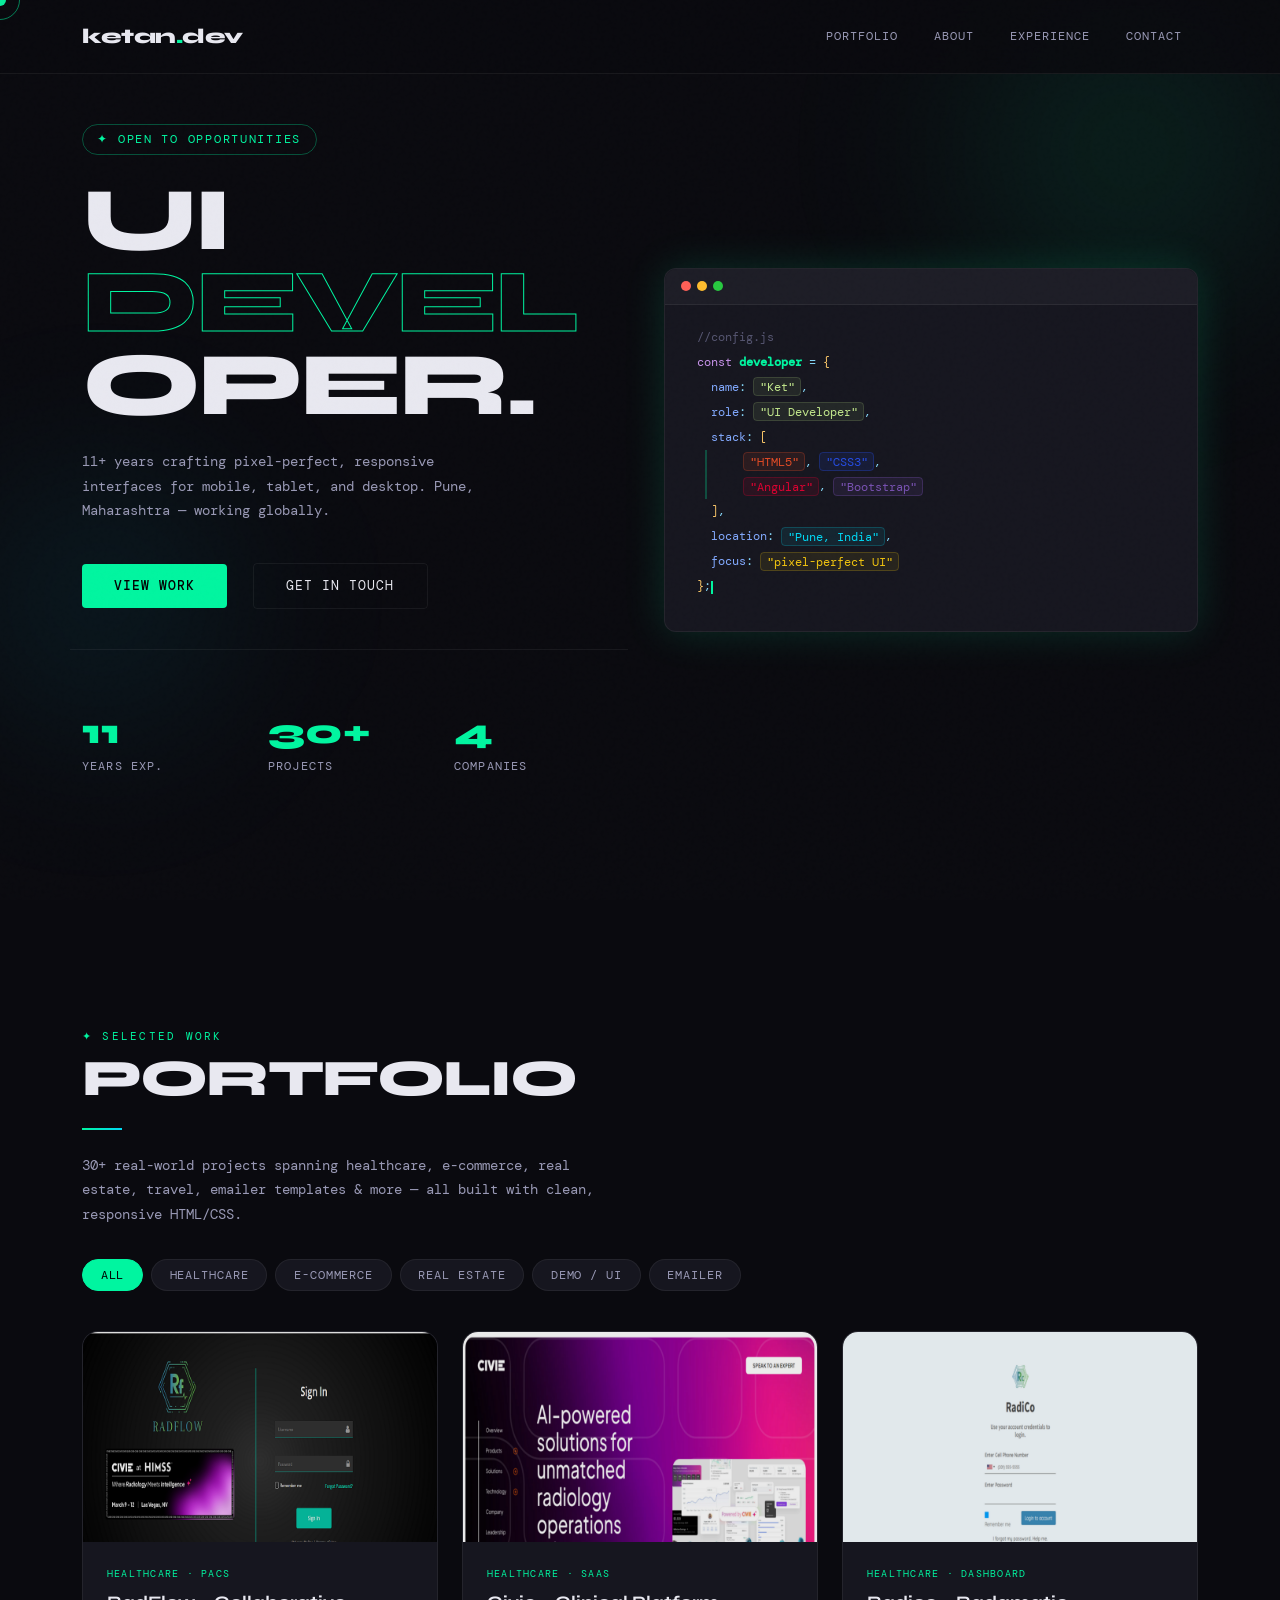
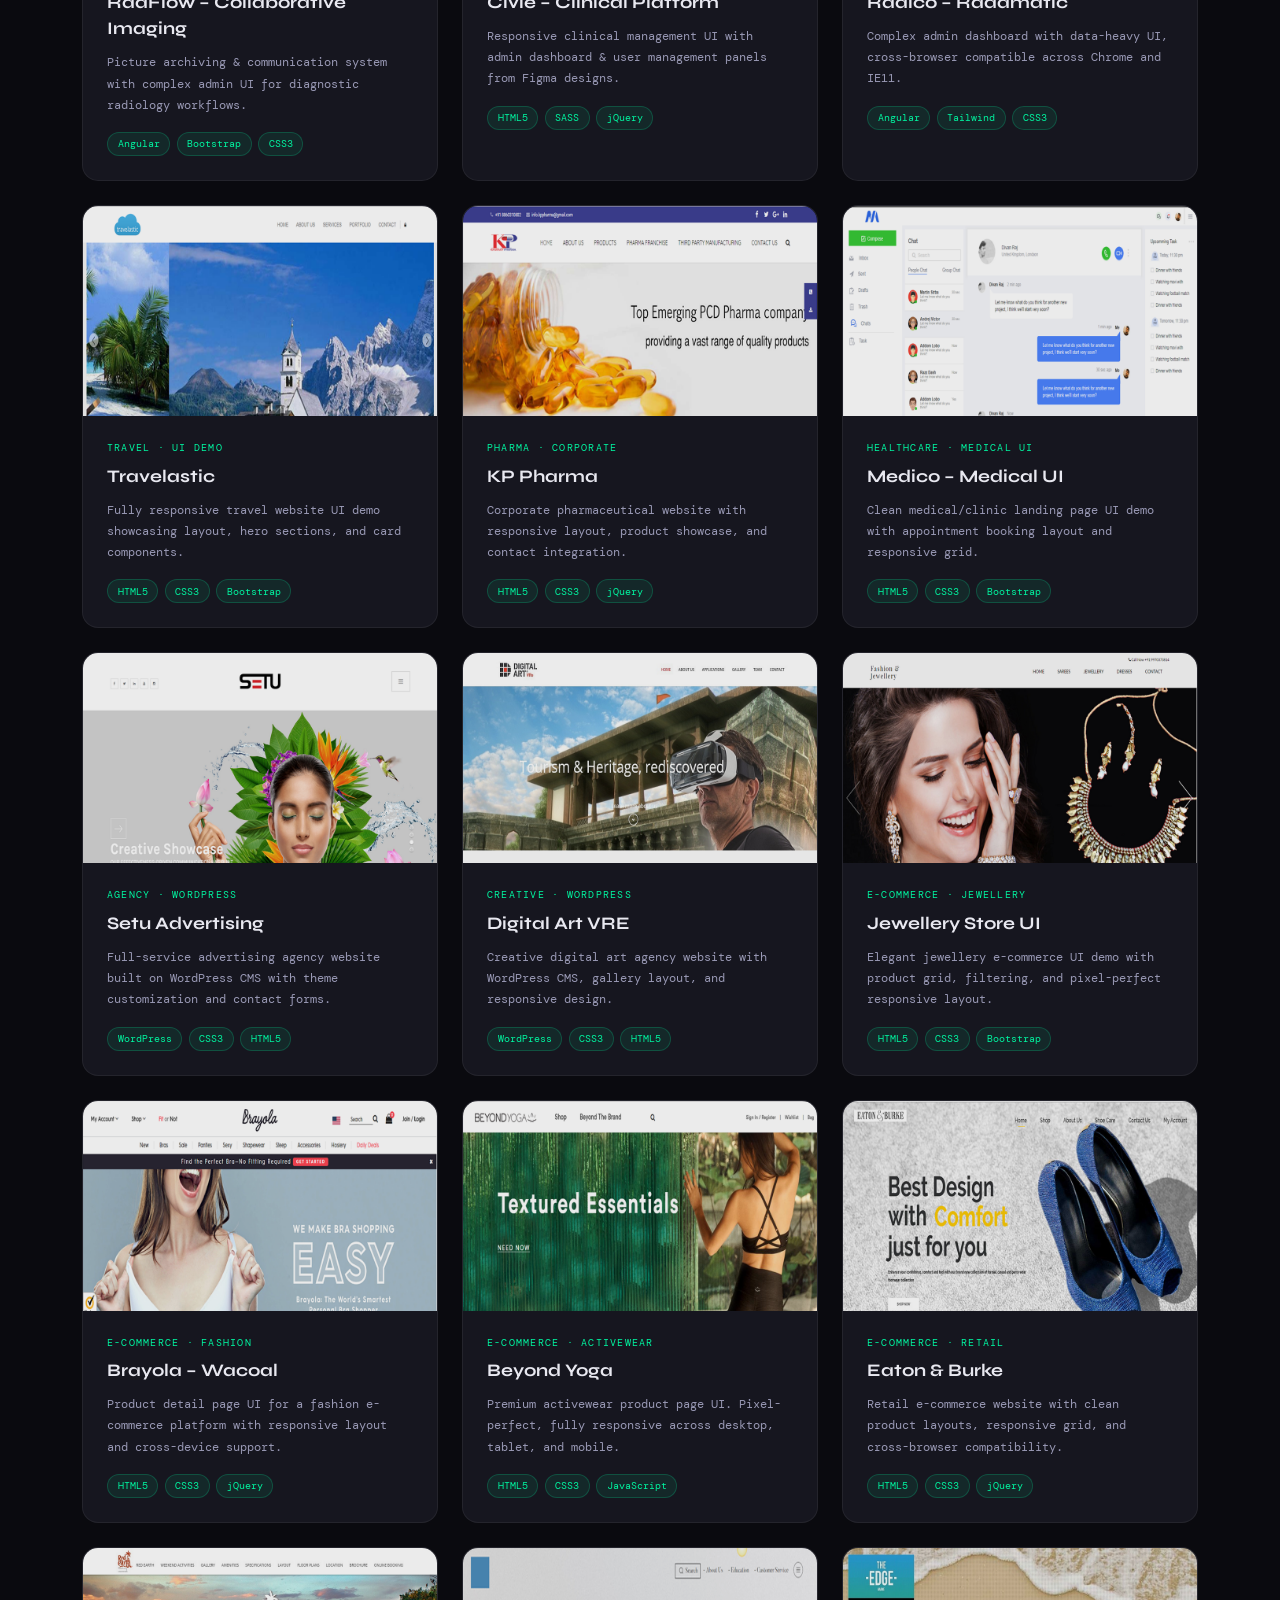
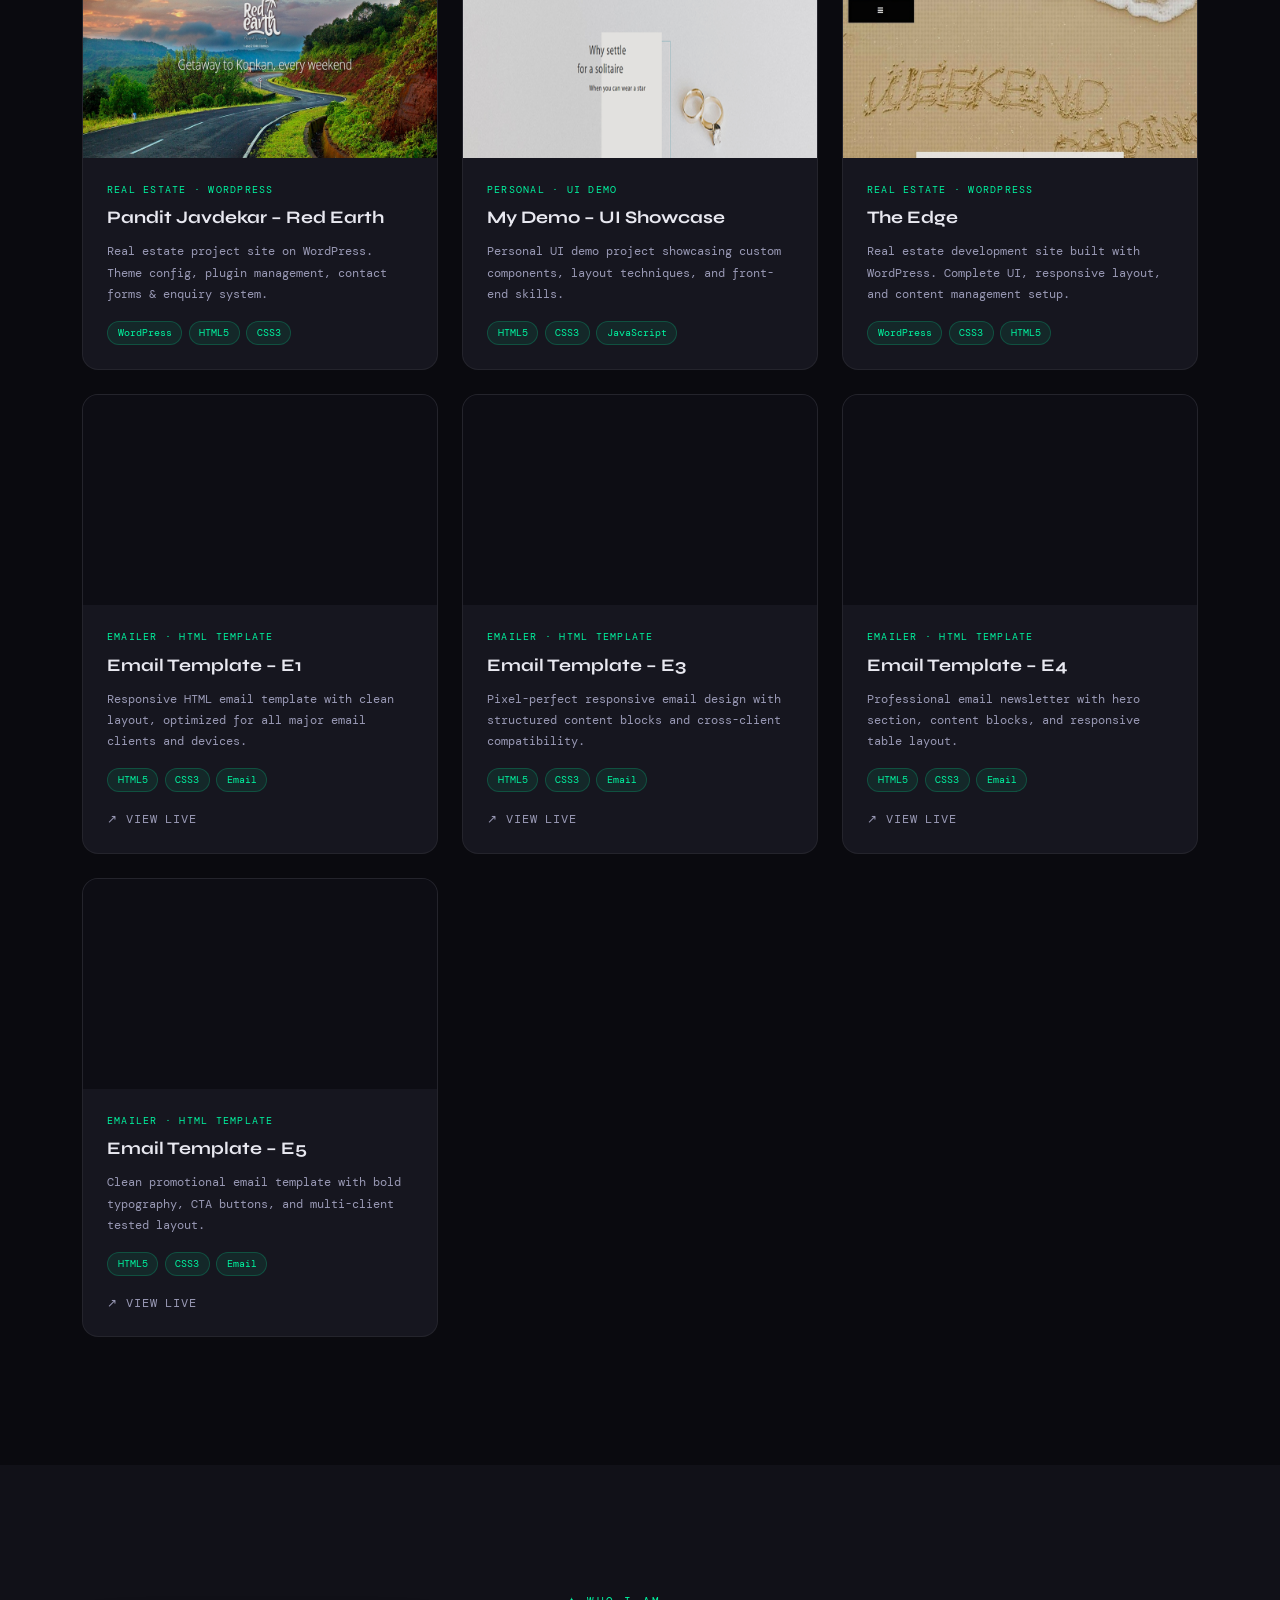
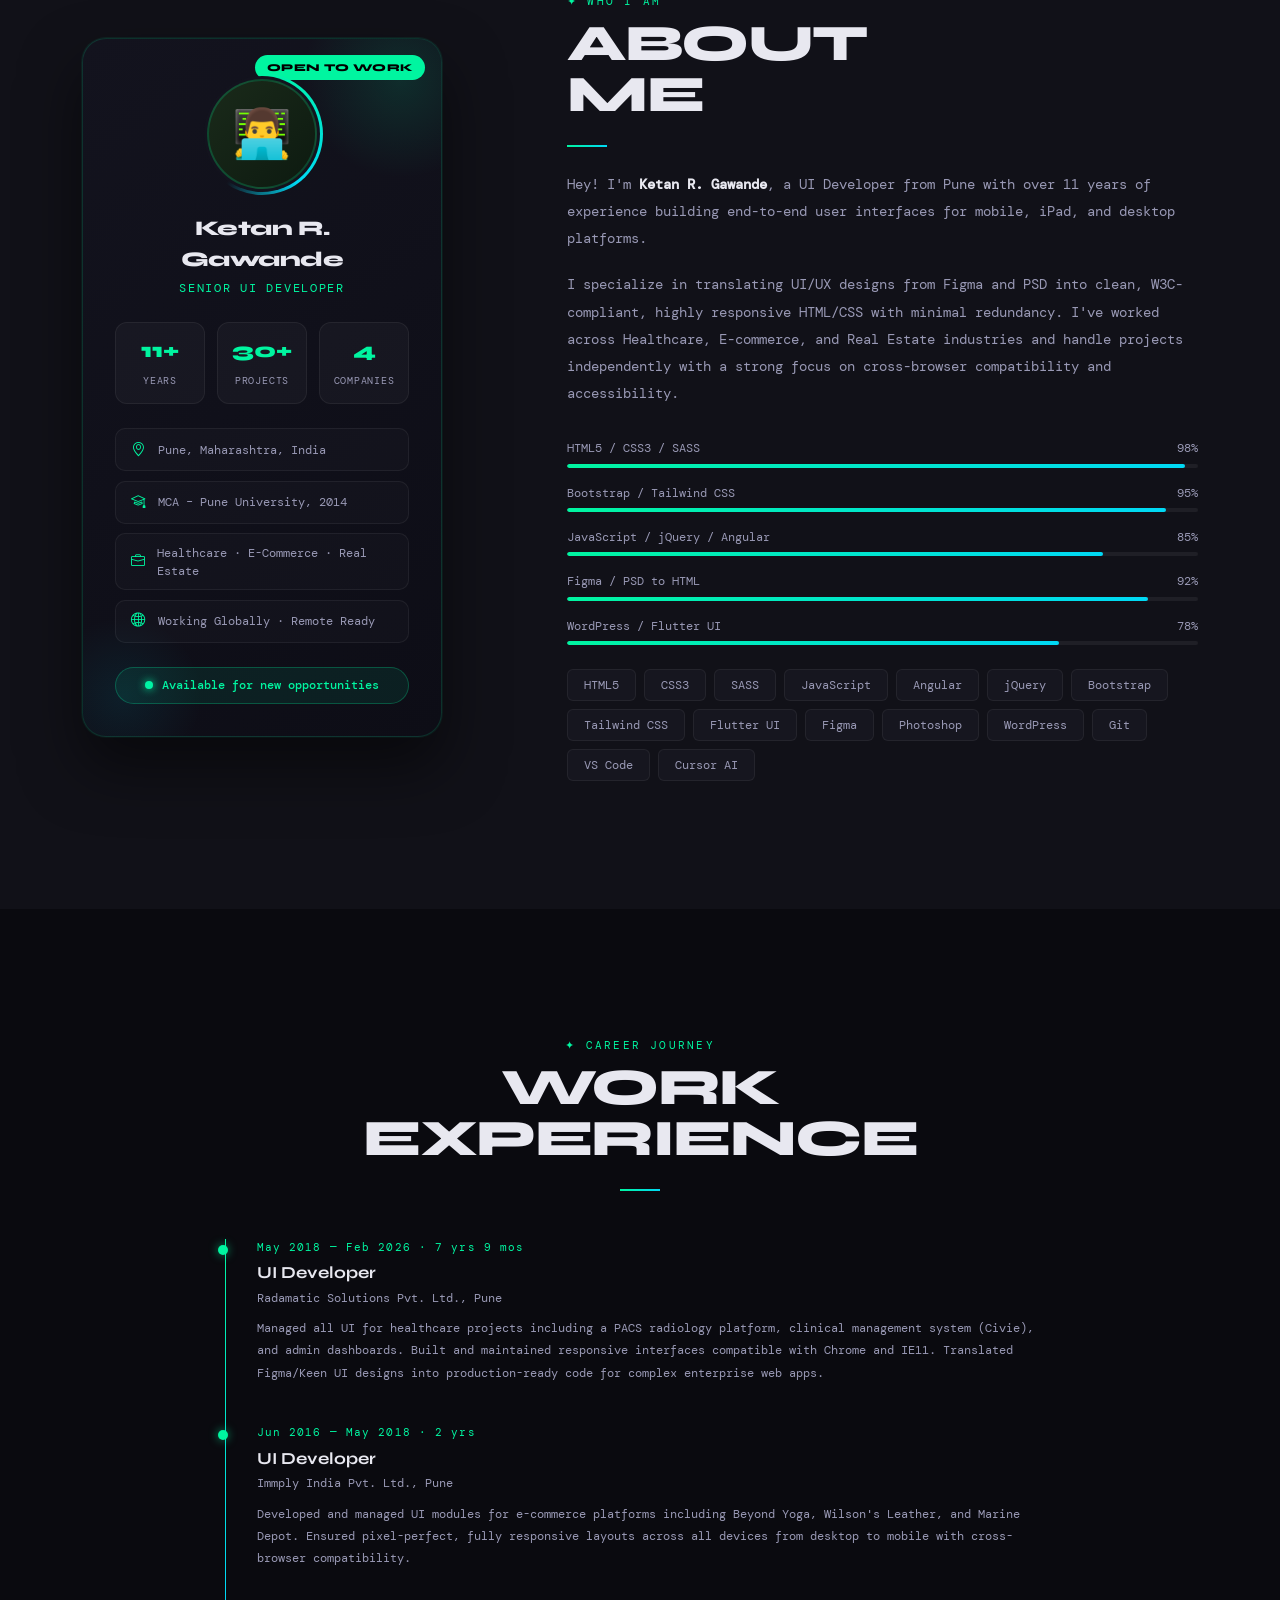
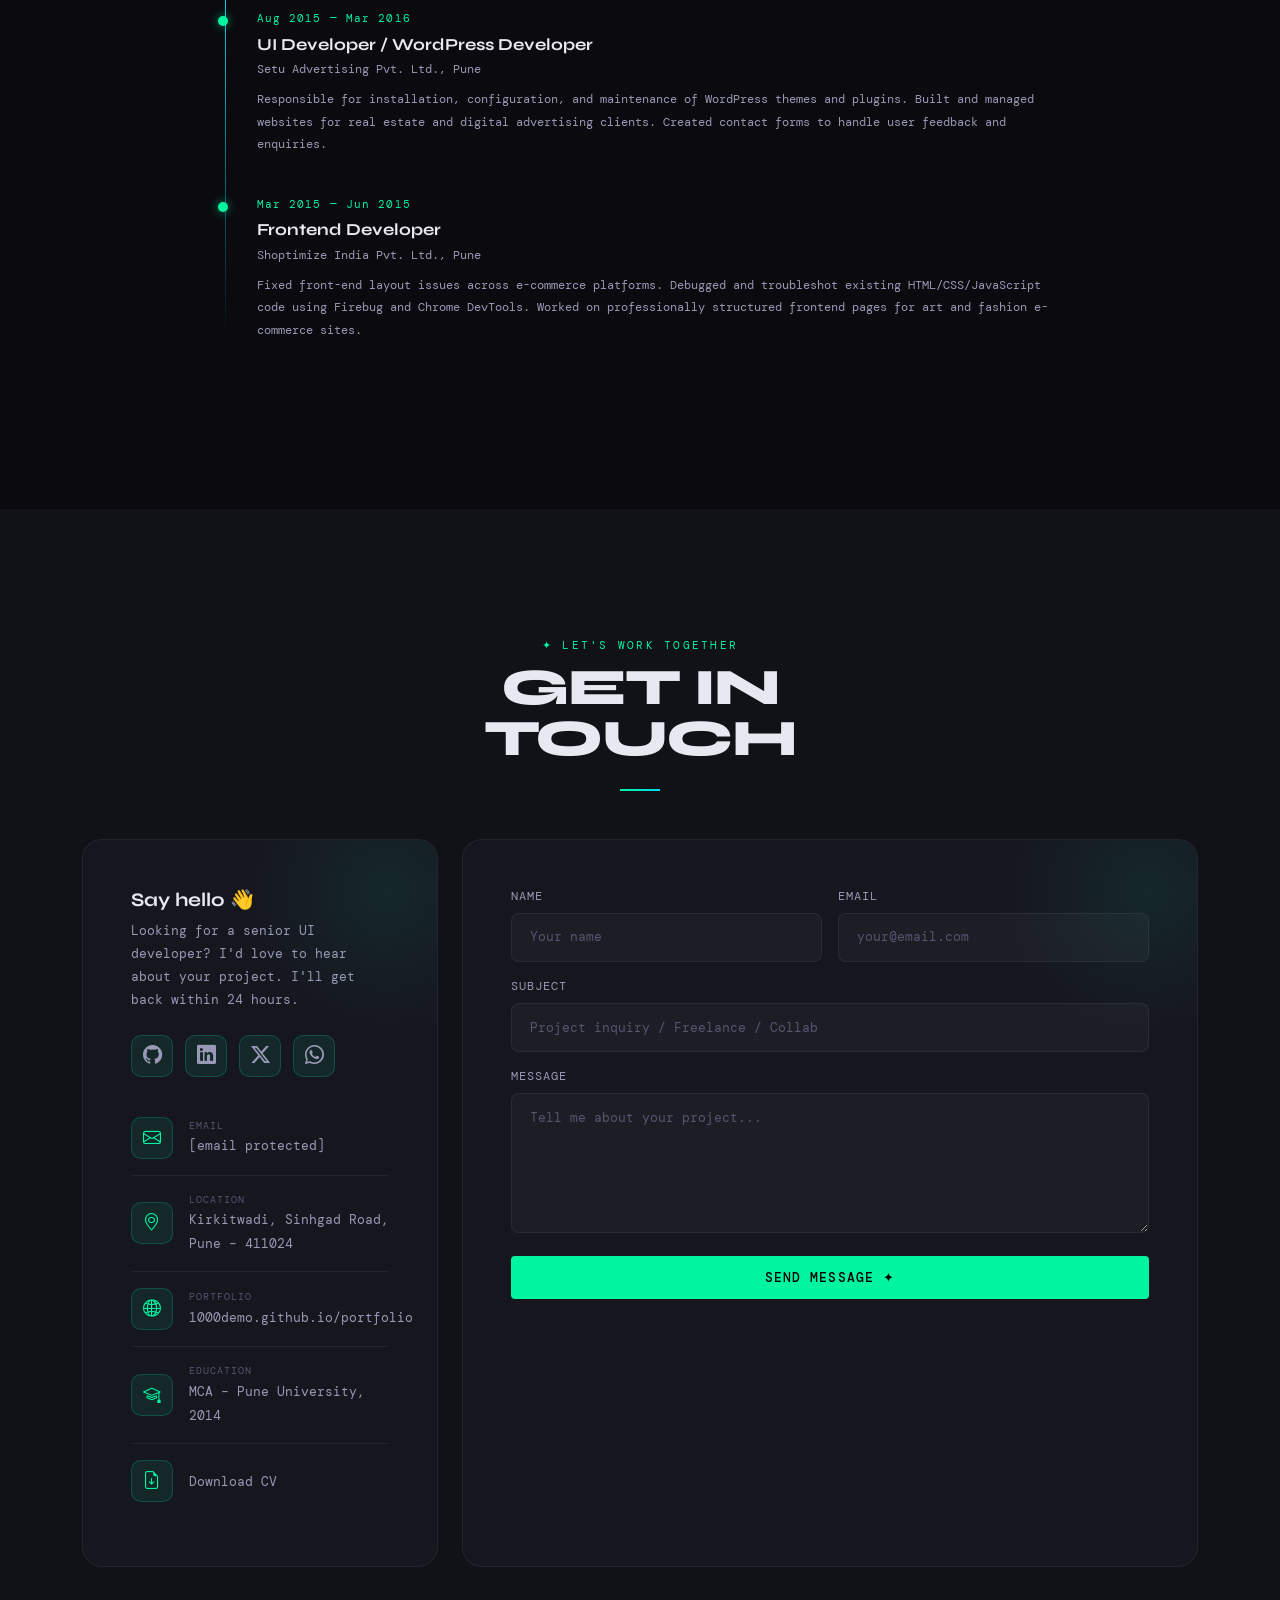
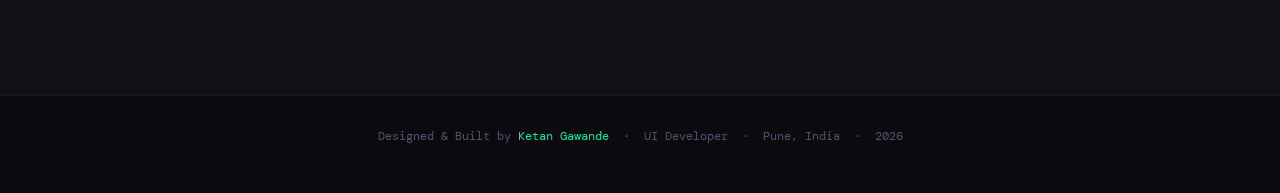
==== commit 1730d782: "Update index.html" ====
--- a/2026/index.html
+++ b/2026/index.html
@@ -284,23 +284,108 @@
 
     /* ABOUT */
     #about { padding: 8rem 0; background: var(--surface); }
-    .about-img {
-      width: 100%; max-width: 360px; aspect-ratio: 3/4;
-      background: linear-gradient(135deg, var(--card) 0%, #0a1a0f 100%);
-      border-radius: 20px; border: 1px solid var(--border);
+
+    /* new profile card */
+    .profile-card {
+      position: relative; width: 100%; max-width: 360px;
+    }
+    .profile-card-inner {
+      background: linear-gradient(145deg, #13131e, #0d0d16);
+      border: 1px solid rgba(0,245,160,0.15);
+      border-radius: 24px; padding: 2.5rem 2rem 2rem;
+      position: relative; overflow: hidden;
+      box-shadow: 0 30px 60px rgba(0,0,0,0.5), 0 0 0 1px rgba(0,245,160,0.08);
+    }
+    .profile-card-inner::before {
+      content: ''; position: absolute; top: -60px; right: -60px;
+      width: 200px; height: 200px; border-radius: 50%;
+      background: radial-gradient(circle, rgba(0,245,160,0.12), transparent 70%);
+      pointer-events: none;
+    }
+    .profile-card-inner::after {
+      content: ''; position: absolute; bottom: -40px; left: -40px;
+      width: 160px; height: 160px; border-radius: 50%;
+      background: radial-gradient(circle, rgba(0,217,245,0.08), transparent 70%);
+      pointer-events: none;
+    }
+    /* avatar ring */
+    .avatar-wrap {
+      width: 110px; height: 110px; margin: 0 auto 1.5rem;
+      position: relative;
+    }
+    .avatar-ring {
+      position: absolute; inset: -6px; border-radius: 50%;
+      background: conic-gradient(var(--accent) 0%, var(--accent2) 40%, transparent 60%);
+      animation: spinRing 4s linear infinite;
+    }
+    @keyframes spinRing { to { transform: rotate(360deg); } }
+    .avatar-ring::after {
+      content: ''; position: absolute; inset: 3px;
+      background: #13131e; border-radius: 50%;
+    }
+    .avatar-inner {
+      position: absolute; inset: 0; border-radius: 50%;
+      background: linear-gradient(135deg, #1a2a1a, #0d1a10);
       display: flex; align-items: center; justify-content: center;
-      font-size: 6rem; position: relative; overflow: hidden;
-    }
-    .about-img::after { content: ''; position: absolute; inset: 0; background: linear-gradient(135deg, rgba(0,245,160,0.05), transparent 60%); }
-    .about-img-badge {
-      position: absolute; bottom: -16px; right: -16px;
+      font-size: 3rem; z-index: 1;
+      border: 2px solid rgba(0,245,160,0.2);
+    }
+    /* name & title */
+    .profile-name {
+      font-family: 'Syne', sans-serif; font-weight: 800;
+      font-size: 1.3rem; text-align: center; color: var(--text);
+      margin-bottom: 0.3rem; letter-spacing: -0.5px;
+    }
+    .profile-title {
+      font-size: 0.72rem; color: var(--accent); text-align: center;
+      letter-spacing: 0.15em; text-transform: uppercase; margin-bottom: 1.5rem;
+    }
+    /* stat pills */
+    .profile-stats {
+      display: grid; grid-template-columns: repeat(3,1fr);
+      gap: 0.75rem; margin-bottom: 1.5rem;
+    }
+    .profile-stat {
+      background: rgba(255,255,255,0.03); border: 1px solid var(--border);
+      border-radius: 12px; padding: 0.8rem 0.5rem; text-align: center;
+      transition: all 0.3s;
+    }
+    .profile-stat:hover { border-color: rgba(0,245,160,0.3); background: rgba(0,245,160,0.05); }
+    .profile-stat-num {
+      font-family: 'Syne', sans-serif; font-weight: 800;
+      font-size: 1.3rem; color: var(--accent); display: block;
+    }
+    .profile-stat-lbl { font-size: 0.6rem; color: var(--text-dim); text-transform: uppercase; letter-spacing: 0.08em; }
+    /* info rows */
+    .profile-info { display: flex; flex-direction: column; gap: 0.6rem; margin-bottom: 1.5rem; }
+    .profile-info-row {
+      display: flex; align-items: center; gap: 0.75rem;
+      background: rgba(255,255,255,0.02); border: 1px solid var(--border);
+      border-radius: 10px; padding: 0.6rem 0.9rem; font-size: 0.75rem;
+      color: var(--text-dim); transition: all 0.3s;
+    }
+    .profile-info-row:hover { border-color: rgba(0,245,160,0.25); color: var(--text); }
+    .profile-info-row i { color: var(--accent); font-size: 0.9rem; width: 16px; text-align: center; }
+    /* availability badge */
+    .avail-badge {
+      display: flex; align-items: center; gap: 0.6rem;
+      background: rgba(0,245,160,0.08); border: 1px solid rgba(0,245,160,0.25);
+      border-radius: 100px; padding: 0.55rem 1rem; font-size: 0.72rem;
+      color: var(--accent); font-weight: 500; justify-content: center;
+    }
+    .avail-dot {
+      width: 8px; height: 8px; border-radius: 50%; background: var(--accent);
+      box-shadow: 0 0 8px var(--accent); animation: pulse 2s infinite;
+    }
+    @keyframes pulse { 0%,100%{opacity:1;transform:scale(1)} 50%{opacity:0.6;transform:scale(1.3)} }
+    /* floating corner tag */
+    .profile-corner-tag {
+      position: absolute; top: 1rem; right: 1rem;
       background: var(--accent); color: #000;
       font-family: 'Syne', sans-serif; font-weight: 800;
-      font-size: 0.75rem; padding: 0.9rem 1.1rem; border-radius: 12px;
-      text-align: center; line-height: 1.3;
-      box-shadow: 0 10px 30px rgba(0,245,160,0.3);
-    }
-    .about-img-badge span { display: block; font-size: 1.6rem; }
+      font-size: 0.65rem; padding: 0.3rem 0.7rem; border-radius: 100px;
+      letter-spacing: 0.05em; text-transform: uppercase;
+    }
     .skill-bar-wrap { margin-top: 1.5rem; }
     .skill-label { display: flex; justify-content: space-between; font-size: 0.75rem; color: var(--text-dim); margin-bottom: 0.4rem; }
     .skill-bar { height: 4px; background: rgba(255,255,255,0.06); border-radius: 100px; overflow: hidden; }
@@ -828,9 +913,53 @@
   <div class="container">
     <div class="row g-5 align-items-center">
       <div class="col-lg-5 reveal">
-        <div style="position:relative; display:inline-block; max-width:360px; width:100%;">
-          <div class="about-img">👨‍💻</div>
-          <div class="about-img-badge"><span>11+</span>Years of<br>Experience</div>
+        <div class="profile-card">
+          <div class="profile-card-inner">
+            <span class="profile-corner-tag">Open to Work</span>
+            <!-- Avatar -->
+            <div class="avatar-wrap">
+              <div class="avatar-ring"></div>
+              <div class="avatar-inner">👨‍💻</div>
+            </div>
+            <!-- Name -->
+            <div class="profile-name">Ketan R. Gawande</div>
+            <div class="profile-title">Senior UI Developer</div>
+            <!-- Stats -->
+            <div class="profile-stats">
+              <div class="profile-stat">
+                <span class="profile-stat-num">11+</span>
+                <span class="profile-stat-lbl">Years</span>
+              </div>
+              <div class="profile-stat">
+                <span class="profile-stat-num">30+</span>
+                <span class="profile-stat-lbl">Projects</span>
+              </div>
+              <div class="profile-stat">
+                <span class="profile-stat-num">4</span>
+                <span class="profile-stat-lbl">Companies</span>
+              </div>
+            </div>
+            <!-- Info -->
+            <div class="profile-info">
+              <div class="profile-info-row">
+                <i class="bi bi-geo-alt"></i> Pune, Maharashtra, India
+              </div>
+              <div class="profile-info-row">
+                <i class="bi bi-mortarboard"></i> MCA – Pune University, 2014
+              </div>
+              <div class="profile-info-row">
+                <i class="bi bi-briefcase"></i> Healthcare · E-Commerce · Real Estate
+              </div>
+              <div class="profile-info-row">
+                <i class="bi bi-globe2"></i> Working Globally · Remote Ready
+              </div>
+            </div>
+            <!-- Availability -->
+            <div class="avail-badge">
+              <div class="avail-dot"></div>
+              Available for new opportunities
+            </div>
+          </div>
         </div>
       </div>
       <div class="col-lg-7 reveal reveal-delay-1">
@@ -1118,4 +1247,4 @@
   });
 </script>
 </body>
-</html>+</html>
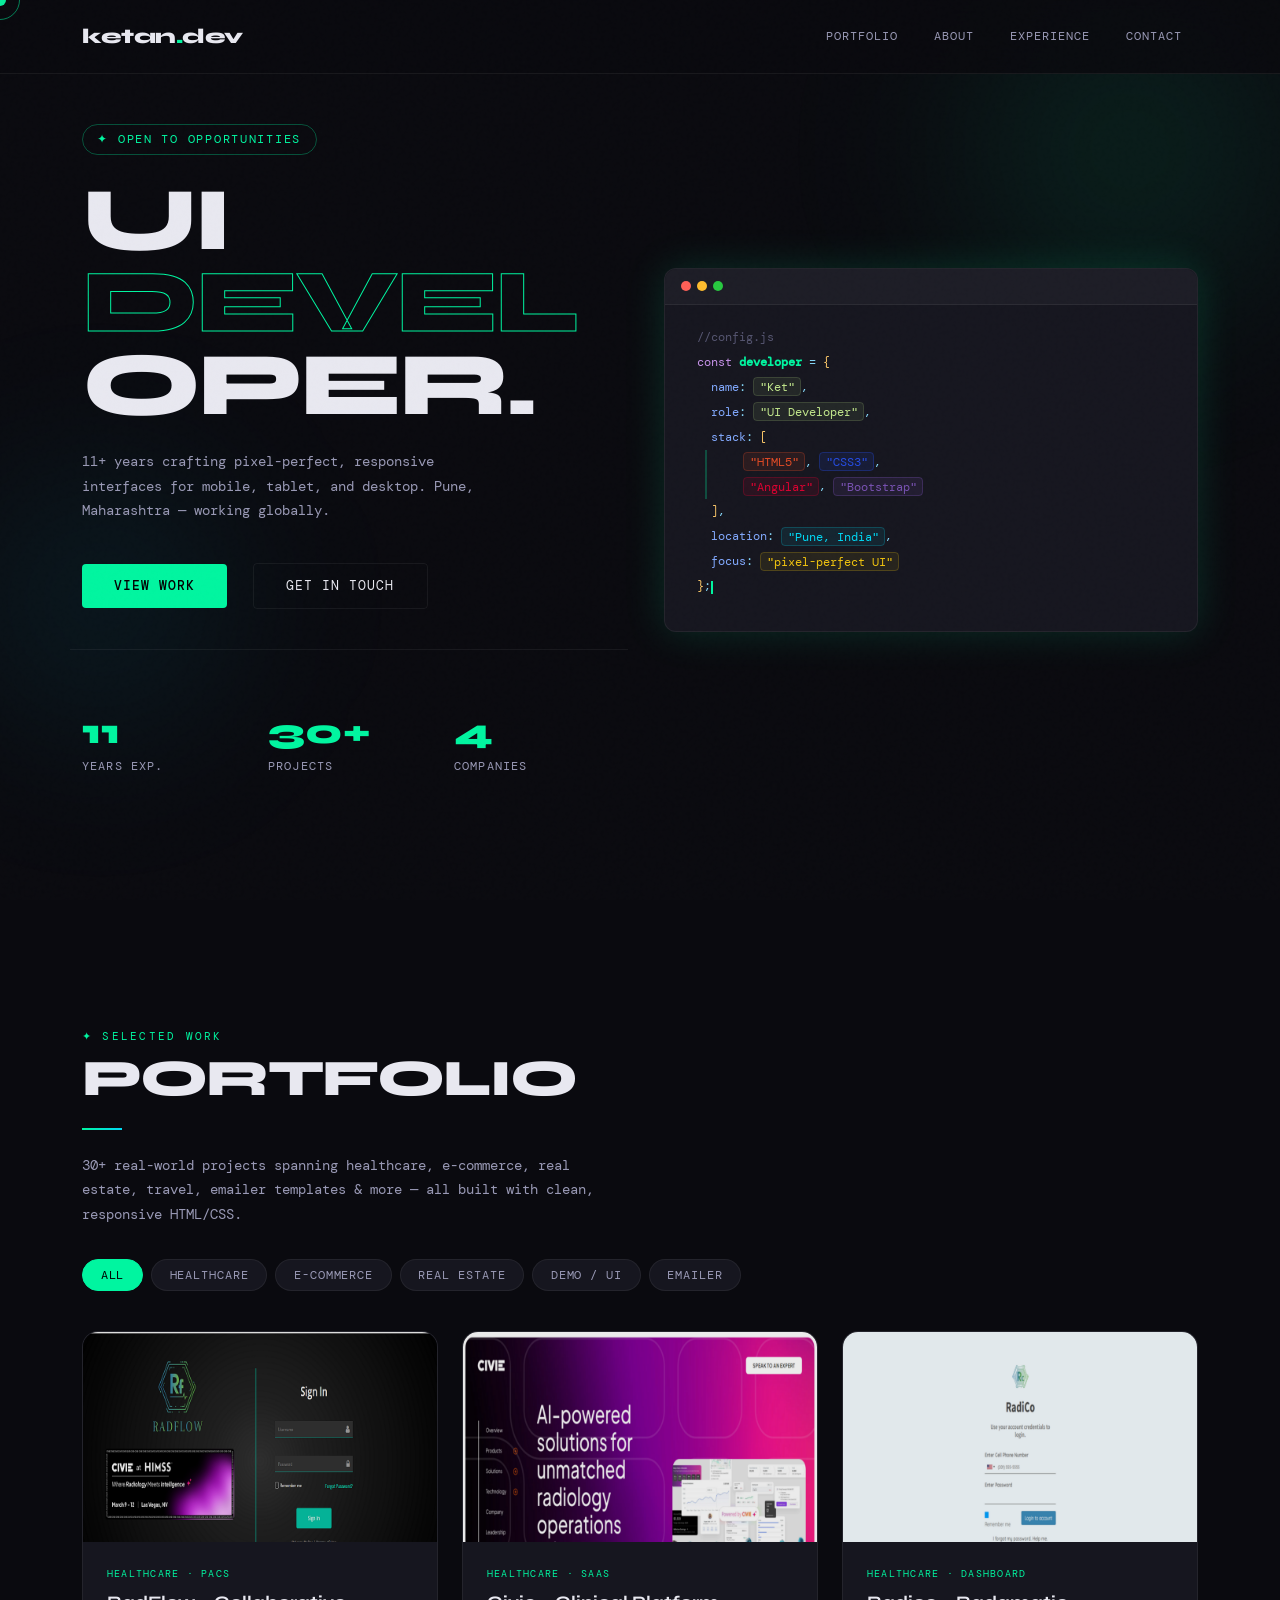
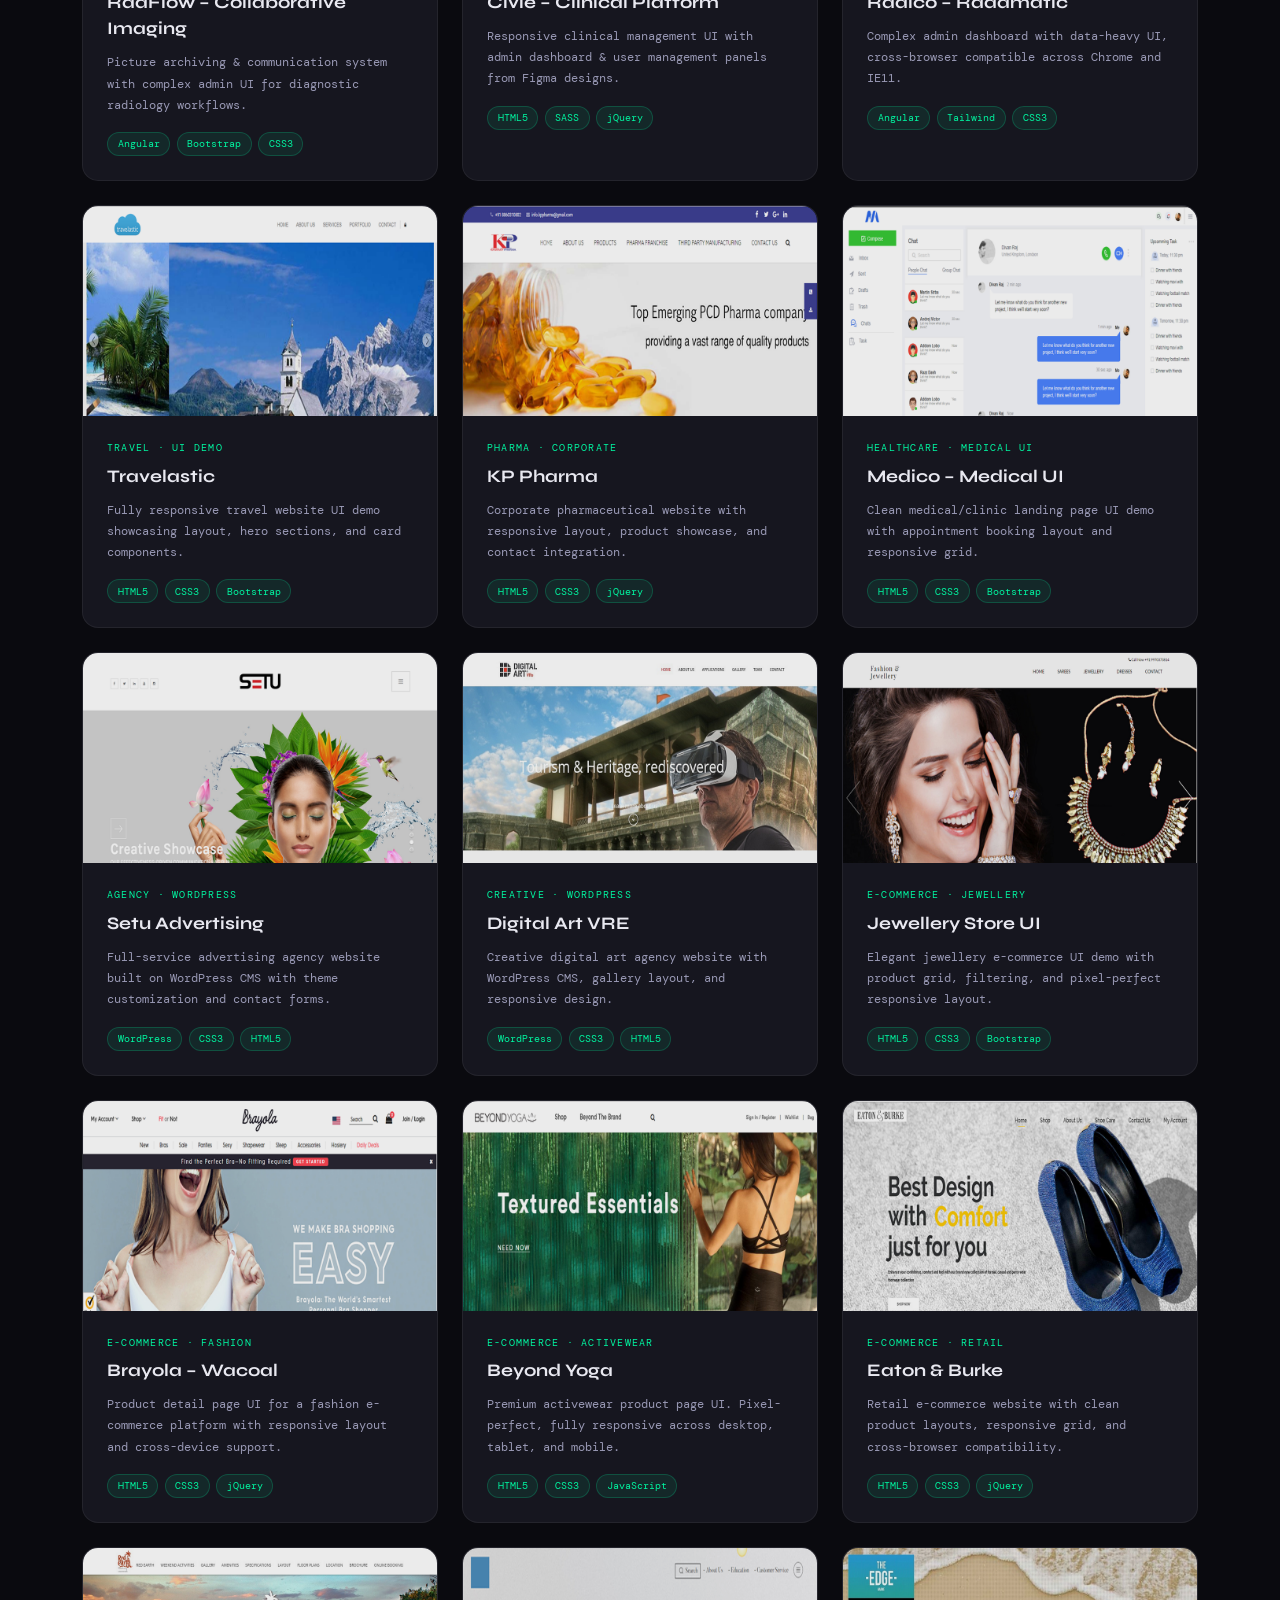
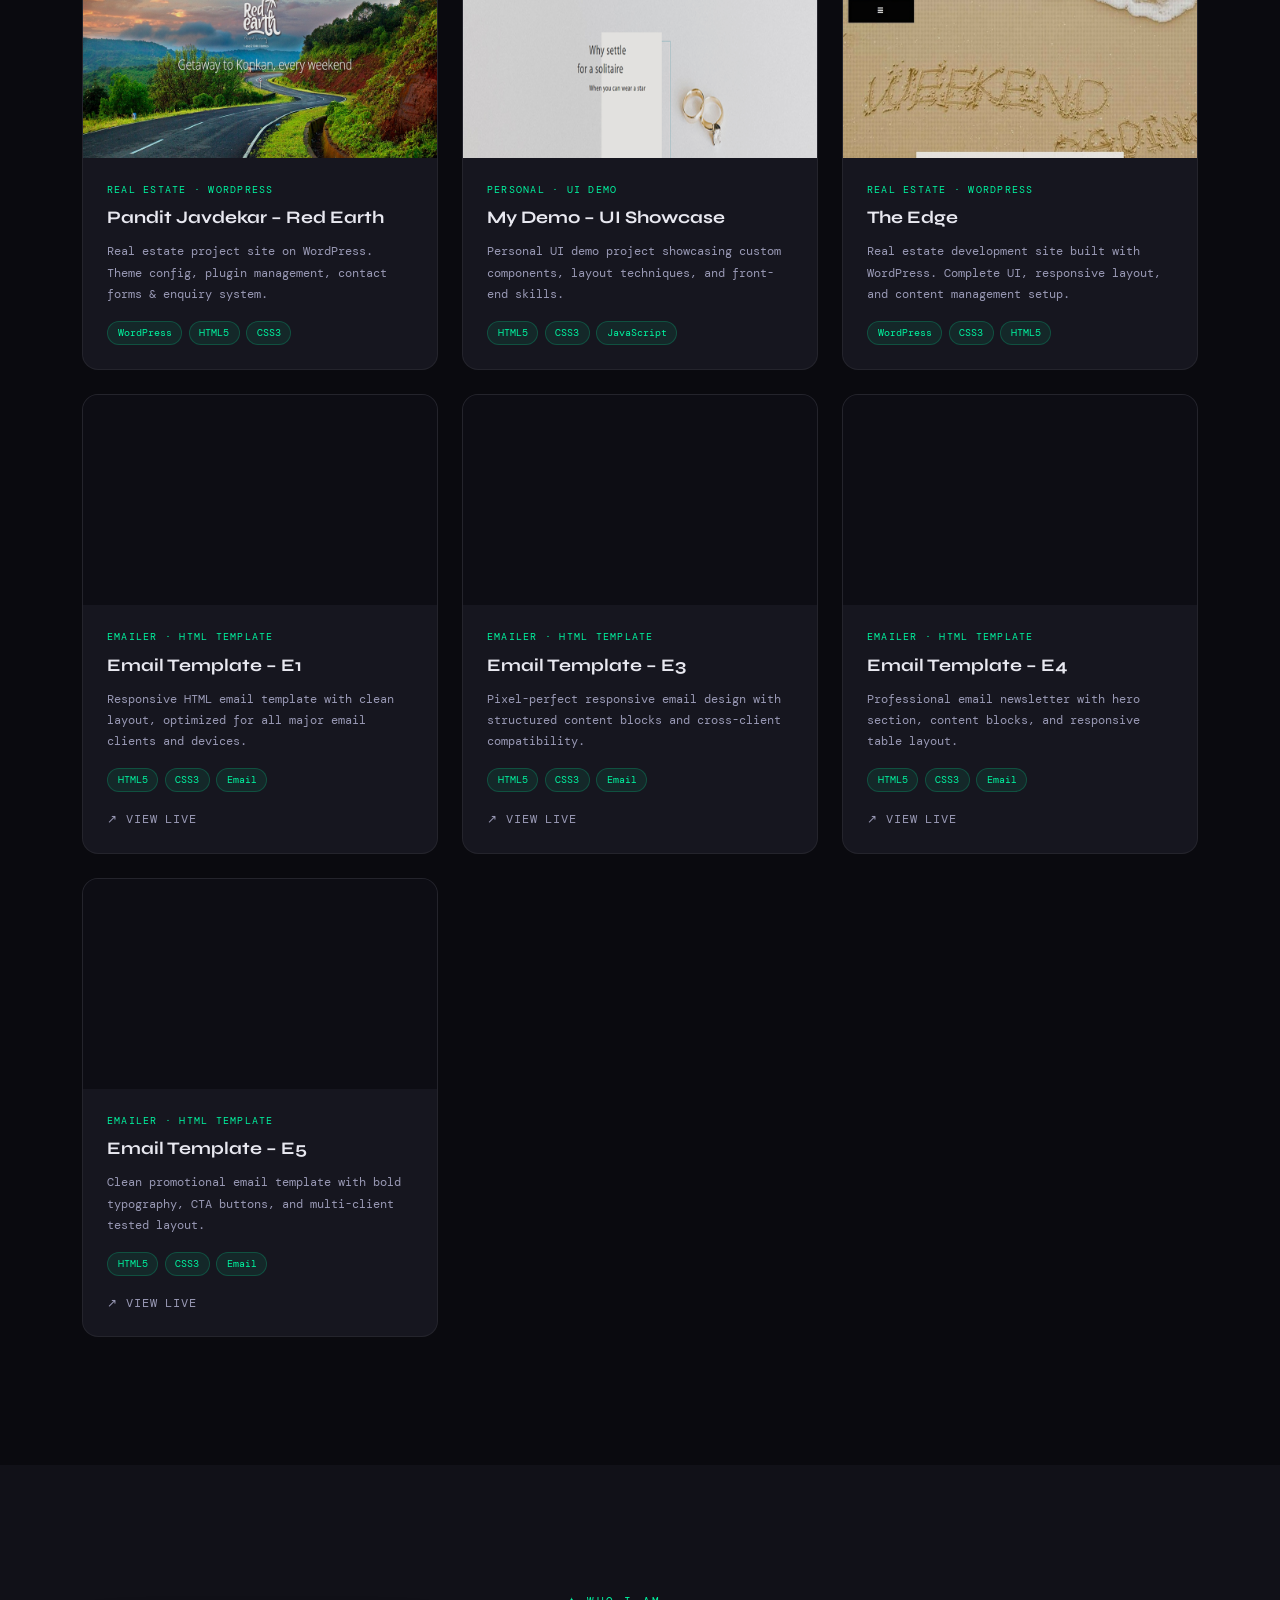
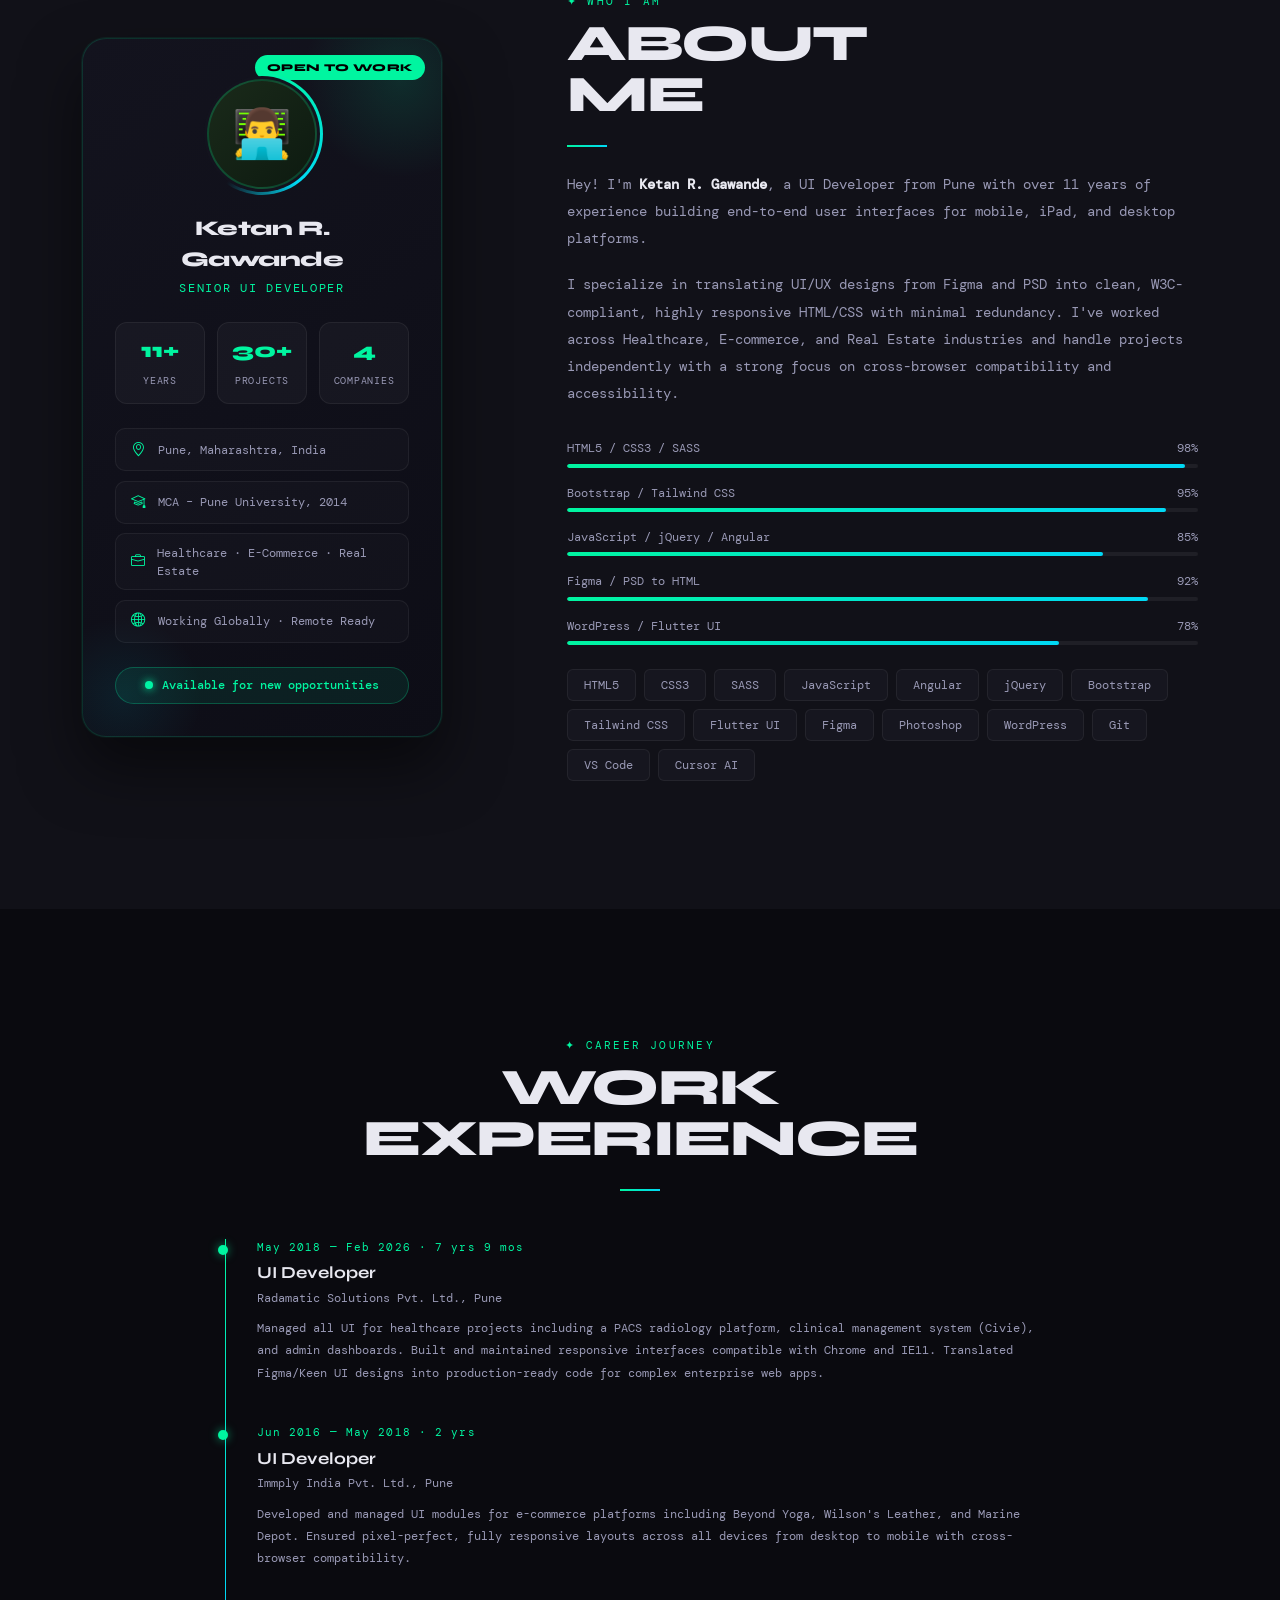
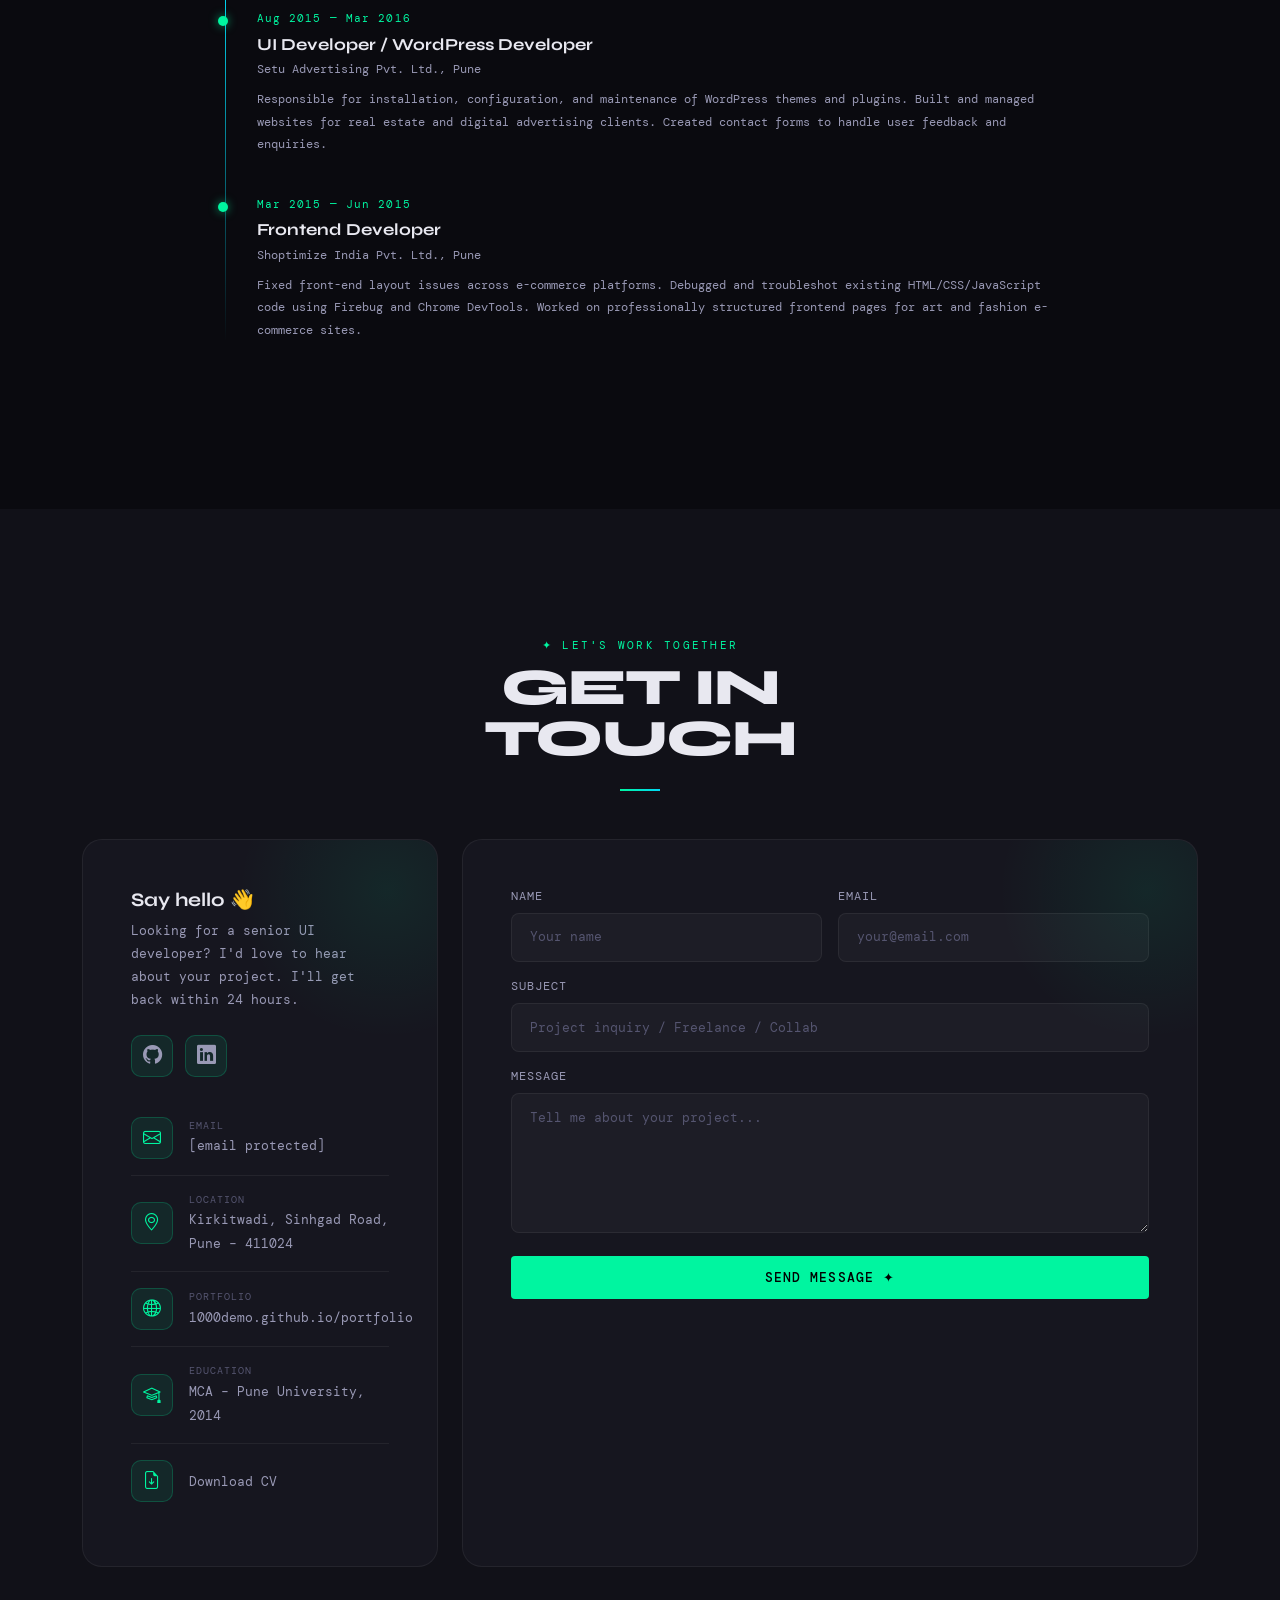
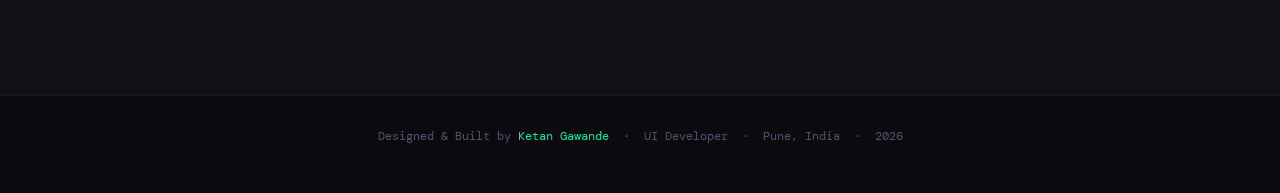
==== commit 3700e467: "Update index.html" ====
--- a/2026/index.html
+++ b/2026/index.html
@@ -1089,9 +1089,9 @@
           </p>
           <div style="display:flex;gap:0.75rem;margin-bottom:1.5rem;flex-wrap:wrap;">
             <a href="https://github.com/1000demo" target="_blank" title="GitHub" style="width:42px;height:42px;background:rgba(0,245,160,0.08);border:1px solid rgba(0,245,160,0.2);border-radius:10px;display:flex;align-items:center;justify-content:center;color:#9999b5;font-size:1.2rem;text-decoration:none;transition:all 0.3s;" onmouseover="this.style.color='#00f5a0';this.style.borderColor='#00f5a0';this.style.transform='translateY(-3px)'" onmouseout="this.style.color='#9999b5';this.style.borderColor='rgba(0,245,160,0.2)';this.style.transform='translateY(0)'"><i class="bi bi-github"></i></a>
-            <a href="https://linkedin.com/in/ketangawande" target="_blank" title="LinkedIn" style="width:42px;height:42px;background:rgba(0,245,160,0.08);border:1px solid rgba(0,245,160,0.2);border-radius:10px;display:flex;align-items:center;justify-content:center;color:#9999b5;font-size:1.2rem;text-decoration:none;transition:all 0.3s;" onmouseover="this.style.color='#00f5a0';this.style.borderColor='#00f5a0';this.style.transform='translateY(-3px)'" onmouseout="this.style.color='#9999b5';this.style.borderColor='rgba(0,245,160,0.2)';this.style.transform='translateY(0)'"><i class="bi bi-linkedin"></i></a>
-            <a href="https://twitter.com/" target="_blank" title="Twitter/X" style="width:42px;height:42px;background:rgba(0,245,160,0.08);border:1px solid rgba(0,245,160,0.2);border-radius:10px;display:flex;align-items:center;justify-content:center;color:#9999b5;font-size:1.2rem;text-decoration:none;transition:all 0.3s;" onmouseover="this.style.color='#00f5a0';this.style.borderColor='#00f5a0';this.style.transform='translateY(-3px)'" onmouseout="this.style.color='#9999b5';this.style.borderColor='rgba(0,245,160,0.2)';this.style.transform='translateY(0)'"><i class="bi bi-twitter-x"></i></a>
-            <a href="https://wa.me/" target="_blank" title="WhatsApp" style="width:42px;height:42px;background:rgba(0,245,160,0.08);border:1px solid rgba(0,245,160,0.2);border-radius:10px;display:flex;align-items:center;justify-content:center;color:#9999b5;font-size:1.2rem;text-decoration:none;transition:all 0.3s;" onmouseover="this.style.color='#00f5a0';this.style.borderColor='#00f5a0';this.style.transform='translateY(-3px)'" onmouseout="this.style.color='#9999b5';this.style.borderColor='rgba(0,245,160,0.2)';this.style.transform='translateY(0)'"><i class="bi bi-whatsapp"></i></a>
+            <a href="https://www.linkedin.com/in/ketan-gawande-51666138?" target="_blank" title="LinkedIn" style="width:42px;height:42px;background:rgba(0,245,160,0.08);border:1px solid rgba(0,245,160,0.2);border-radius:10px;display:flex;align-items:center;justify-content:center;color:#9999b5;font-size:1.2rem;text-decoration:none;transition:all 0.3s;" onmouseover="this.style.color='#00f5a0';this.style.borderColor='#00f5a0';this.style.transform='translateY(-3px)'" onmouseout="this.style.color='#9999b5';this.style.borderColor='rgba(0,245,160,0.2)';this.style.transform='translateY(0)'"><i class="bi bi-linkedin"></i></a>
+            <!--<a href="https://twitter.com/" target="_blank" title="Twitter/X" style="width:42px;height:42px;background:rgba(0,245,160,0.08);border:1px solid rgba(0,245,160,0.2);border-radius:10px;display:flex;align-items:center;justify-content:center;color:#9999b5;font-size:1.2rem;text-decoration:none;transition:all 0.3s;" onmouseover="this.style.color='#00f5a0';this.style.borderColor='#00f5a0';this.style.transform='translateY(-3px)'" onmouseout="this.style.color='#9999b5';this.style.borderColor='rgba(0,245,160,0.2)';this.style.transform='translateY(0)'"><i class="bi bi-twitter-x"></i></a>
+            <a href="https://wa.me/" target="_blank" title="WhatsApp" style="width:42px;height:42px;background:rgba(0,245,160,0.08);border:1px solid rgba(0,245,160,0.2);border-radius:10px;display:flex;align-items:center;justify-content:center;color:#9999b5;font-size:1.2rem;text-decoration:none;transition:all 0.3s;" onmouseover="this.style.color='#00f5a0';this.style.borderColor='#00f5a0';this.style.transform='translateY(-3px)'" onmouseout="this.style.color='#9999b5';this.style.borderColor='rgba(0,245,160,0.2)';this.style.transform='translateY(0)'"><i class="bi bi-whatsapp"></i></a>-->
           </div>
           <div class="contact-info-item">
             <div class="contact-icon"><i class="bi bi-envelope" style="color:#00f5a0;font-size:1.1rem;"></i></div>
